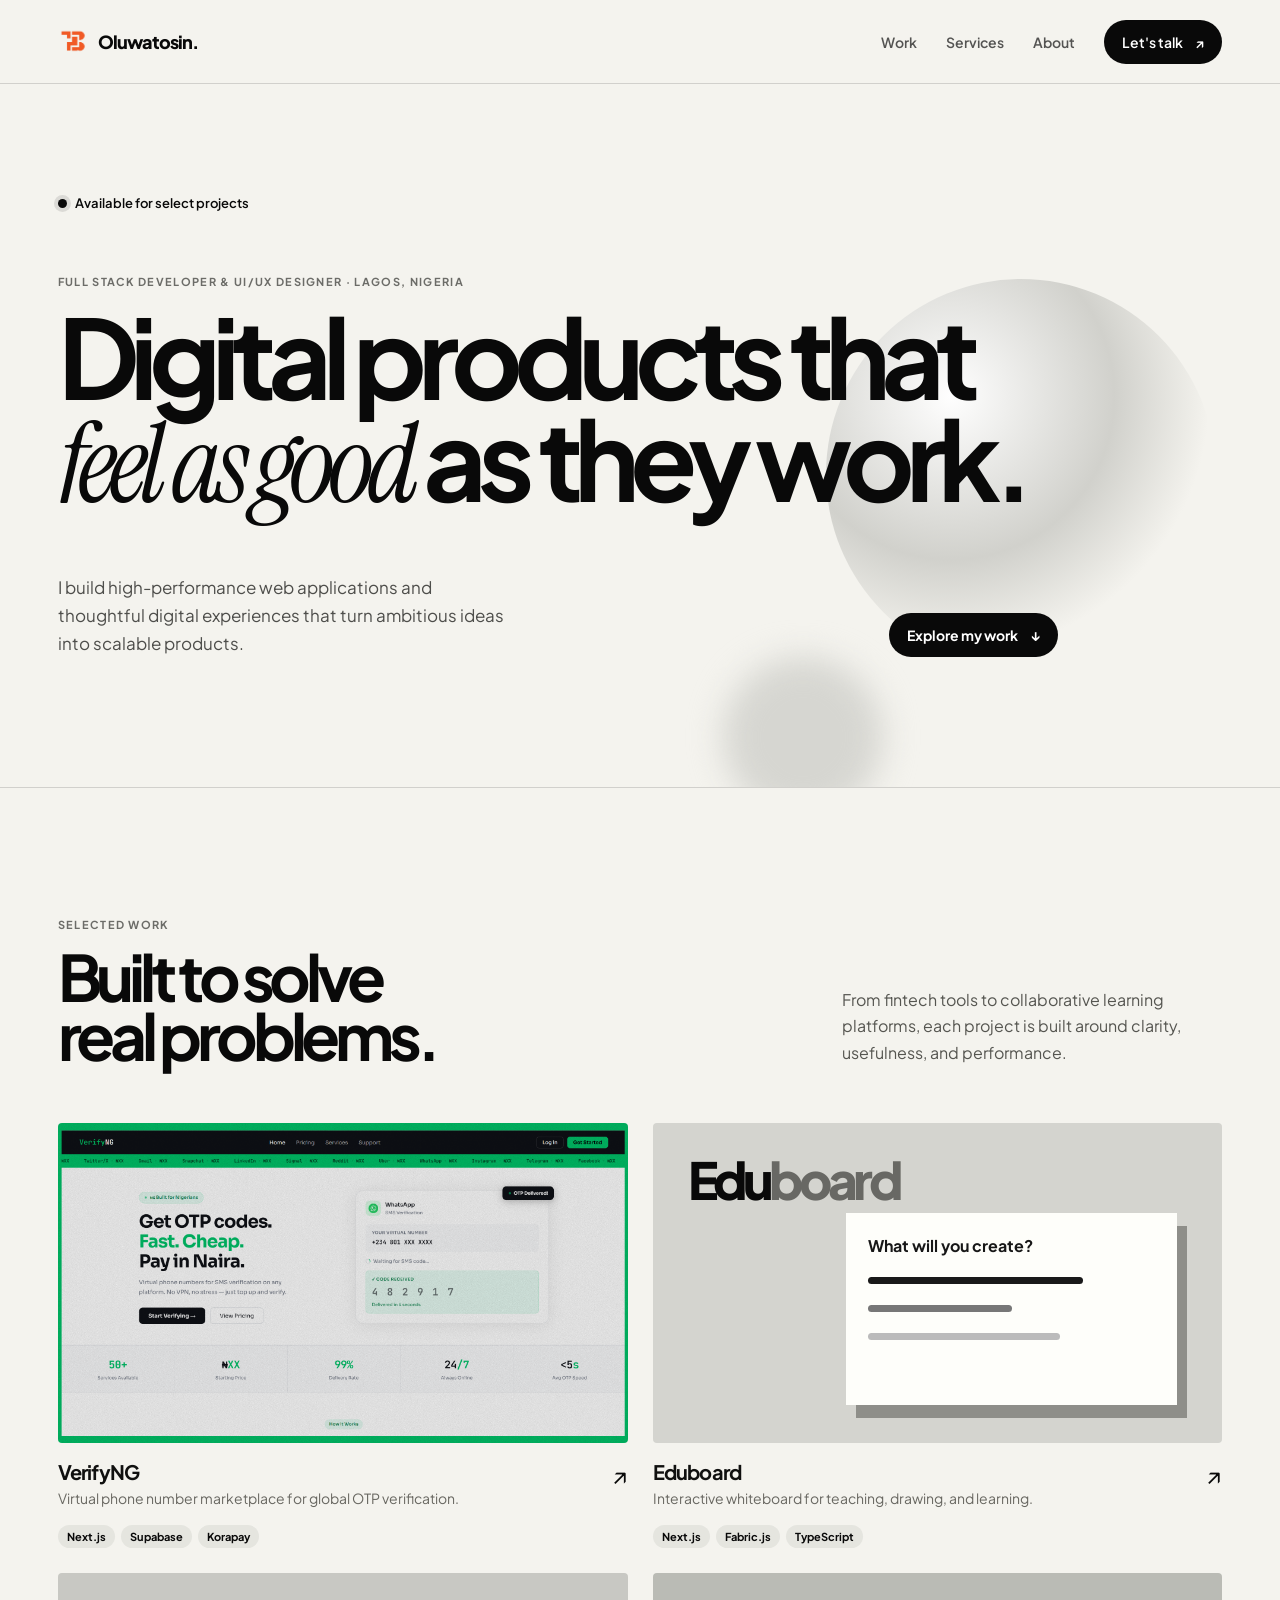
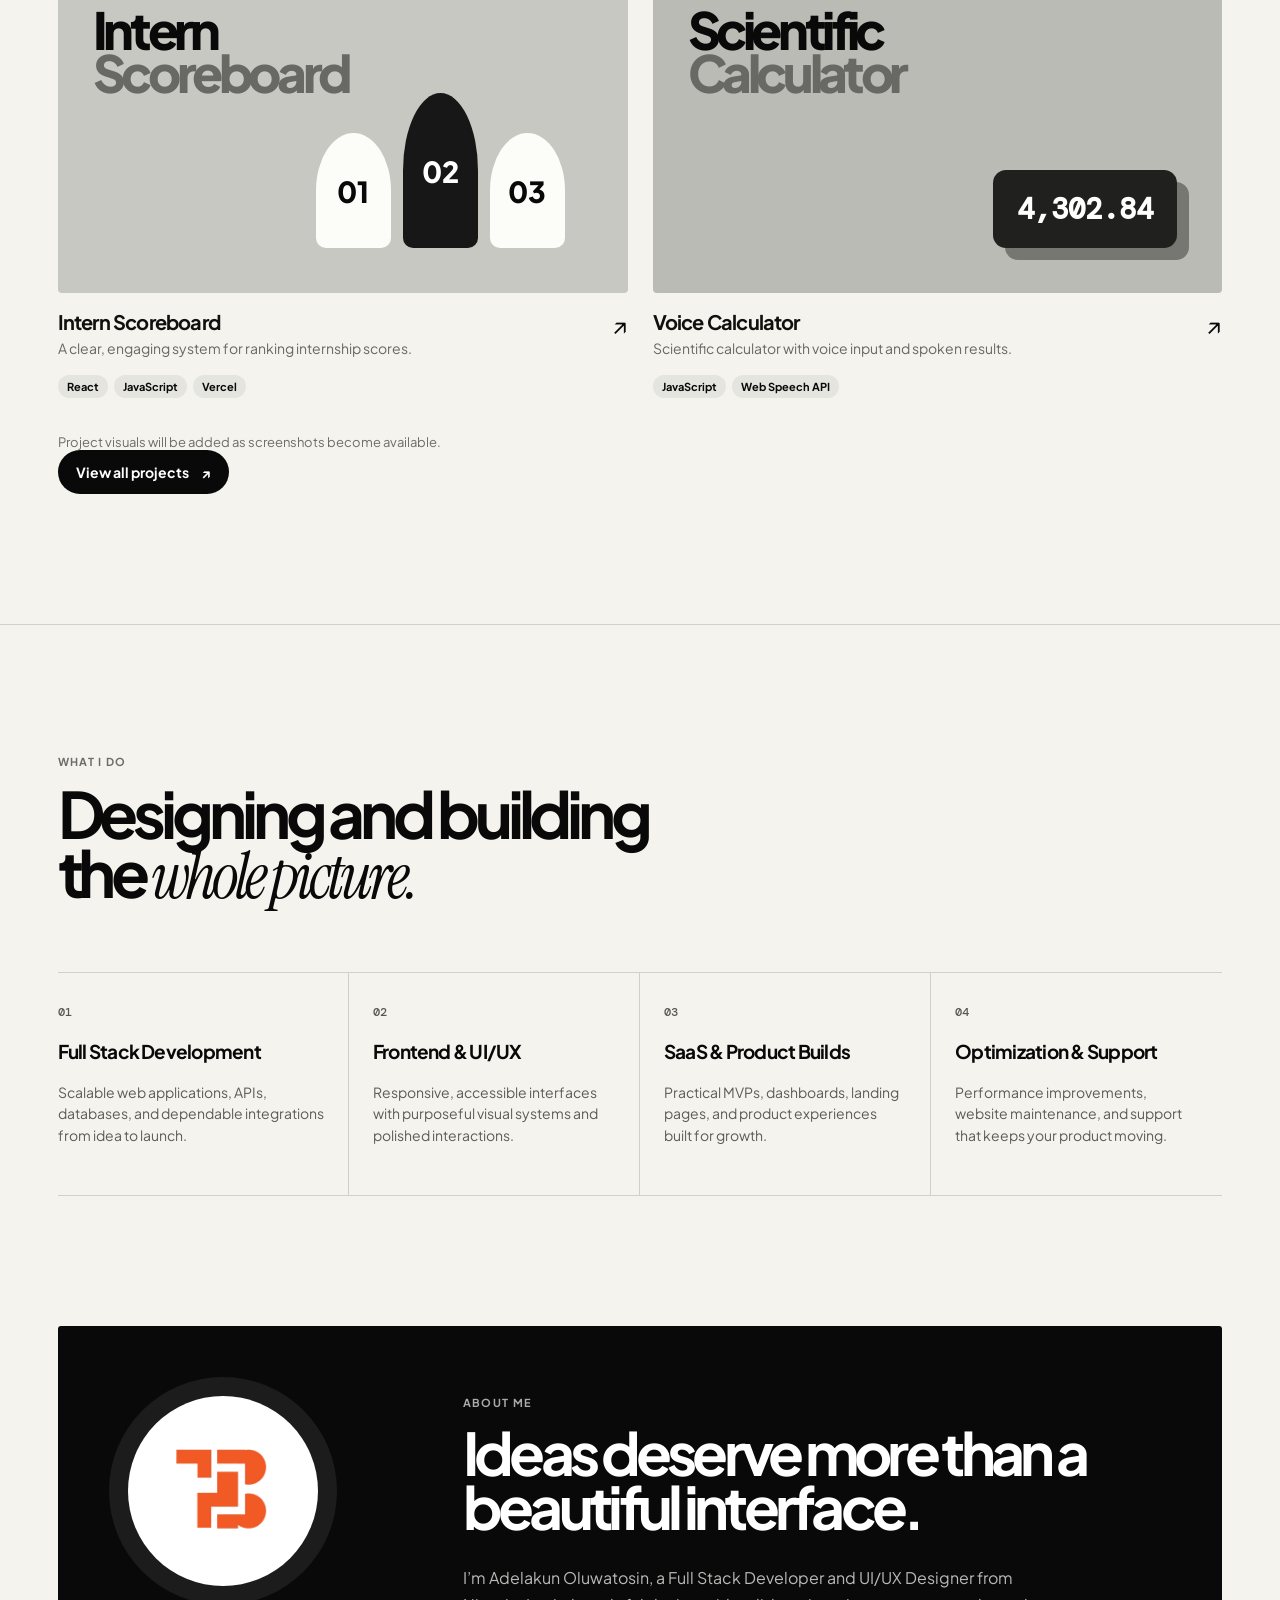
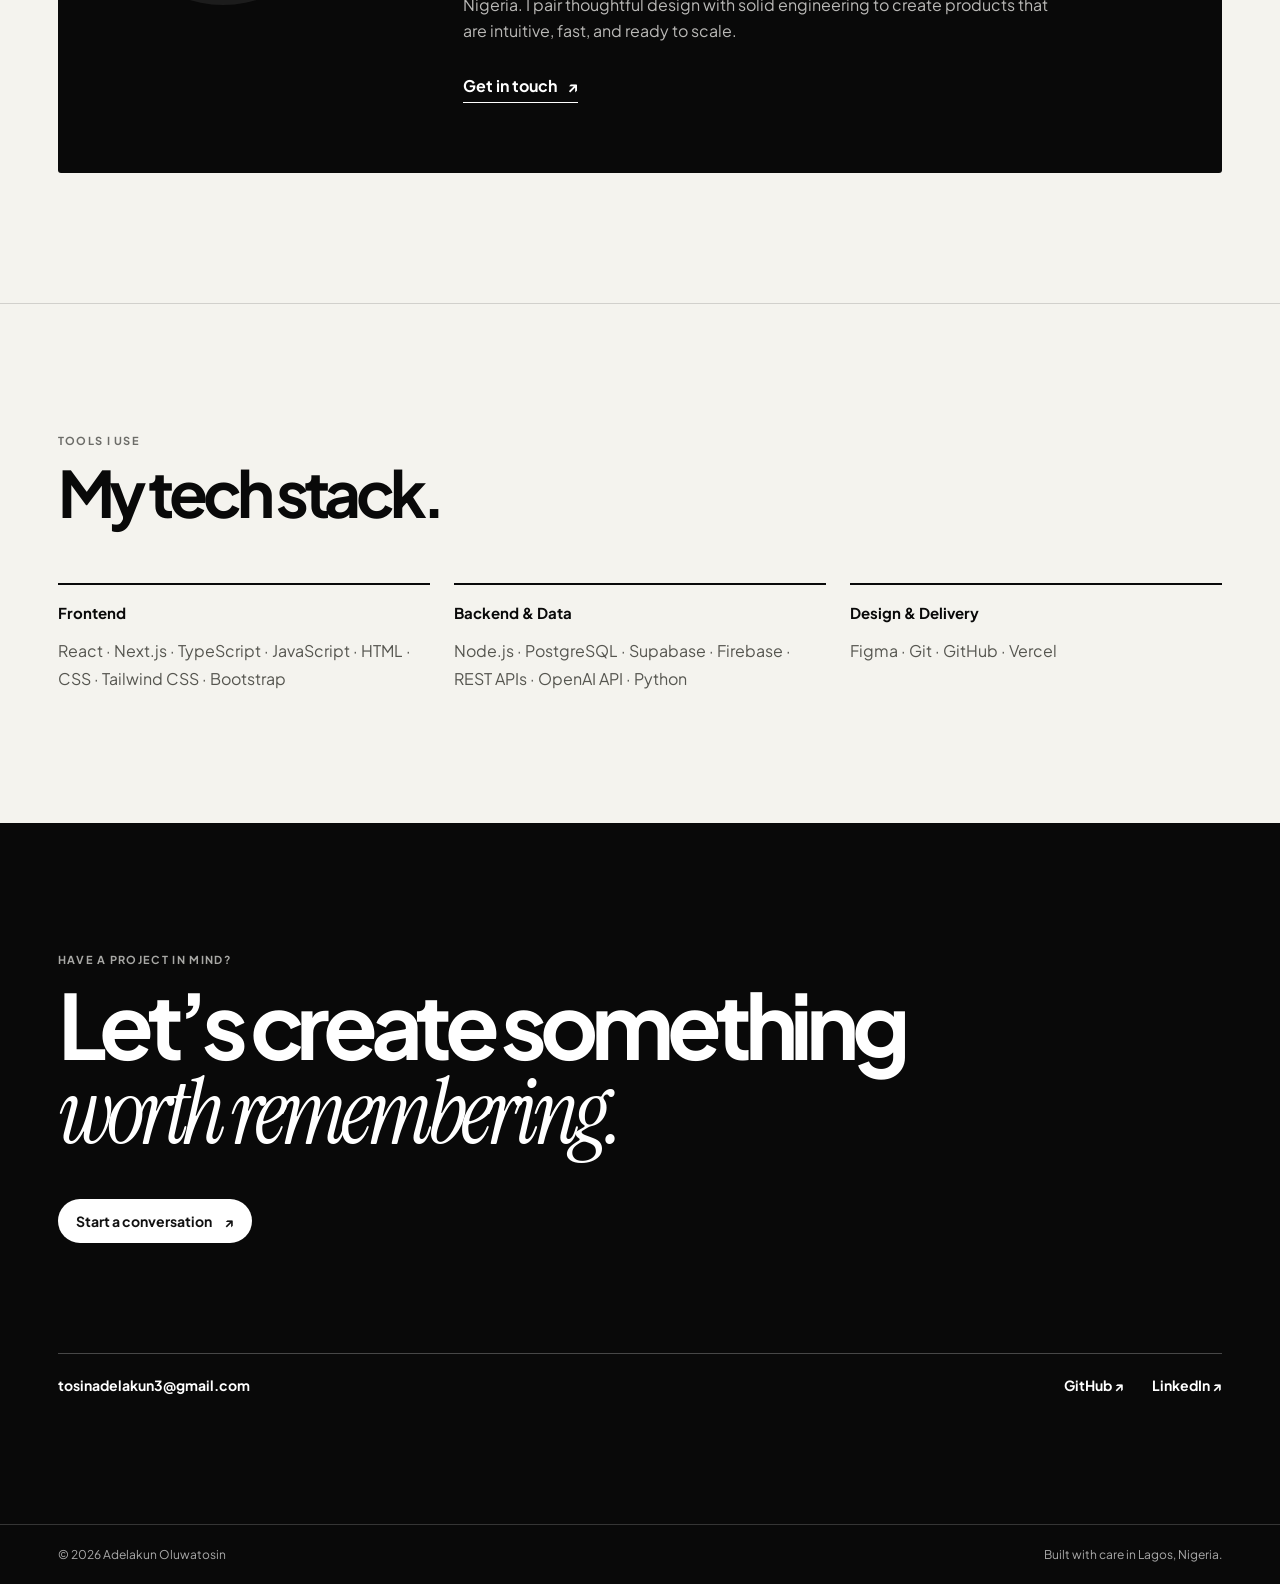
==== index.html @ a82d9d7c "Initial portfolio website" ====
<!doctype html>
<html lang="en">
  <head>
    <meta charset="UTF-8" />
    <meta name="viewport" content="width=device-width, initial-scale=1.0" />
    <meta name="description" content="Adelakun Oluwatosin is a Full Stack Developer and UI/UX Designer in Lagos, Nigeria." />
    <meta name="theme-color" content="#0a0a0a" />
    <title>Adelakun Oluwatosin — Full Stack Developer</title>
    <link rel="preconnect" href="https://fonts.googleapis.com" />
    <link rel="preconnect" href="https://fonts.gstatic.com" crossorigin />
    <link href="https://fonts.googleapis.com/css2?family=DM+Mono:wght@400;500&family=Instrument+Serif:ital@0;1&family=Plus+Jakarta+Sans:wght@400;500;600;700;800&display=swap" rel="stylesheet" />
    <link rel="stylesheet" href="styles.css" />
    <style>.project-info h3{color:#10100f}.project-info p{color:#686761}.project-visual{height:auto;aspect-ratio:16/9}.project-visual.project-screenshot{padding:0;background:#0a0a0a}.project-visual.project-screenshot img{display:block;width:100%;height:100%;object-fit:cover;object-position:center}</style>
  </head>
  <body>
    <a class="skip-link" href="#main">Skip to content</a>
    <header class="site-header">
      <a class="brand" href="#home" aria-label="Adelakun Oluwatosin home"><img src="assets/brand-mark.png" alt="TB monogram" style="filter: none" /><span>Oluwatosin.</span></a>
      <button class="menu-button" aria-expanded="false" aria-controls="site-nav" aria-label="Open navigation menu"><span></span><span></span><span></span></button>
      <nav id="site-nav" aria-label="Primary navigation"><a href="#work">Work</a><a href="#services">Services</a><a href="#about">About</a><a class="nav-cta" href="#contact">Let's talk <span aria-hidden="true">↗</span></a></nav>
    </header>

    <main id="main">
      <section class="hero section" id="home">
        <div class="availability"><span></span> Available for select projects</div>
        <p class="eyebrow">Full Stack Developer &amp; UI/UX Designer · Lagos, Nigeria</p>
        <h1>Digital products that<br /><em>feel as good</em> as they work.</h1>
        <div class="hero-bottom"><p>I build high-performance web applications and thoughtful digital experiences that turn ambitious ideas into scalable products.</p><a class="button" href="#work">Explore my work <span aria-hidden="true">↓</span></a></div>
        <div class="orb orb-one"></div><div class="orb orb-two"></div>
      </section>

      <section class="section projects" id="work" aria-labelledby="work-title">
        <div class="section-intro"><p class="eyebrow">Selected work</p><h2 id="work-title">Built to solve<br />real problems.</h2><p>From fintech tools to collaborative learning platforms, each project is built around clarity, usefulness, and performance.</p></div>
        <div class="project-grid">
          <a class="project featured verify" href="https://verifyng.vercel.app/" target="_blank" rel="noreferrer"><div class="project-visual project-screenshot"><img src="assets/projects/verifyng.png" alt="VerifyNG website homepage" loading="lazy" /></div><div class="project-info"><div><h3>VerifyNG</h3><p>Virtual phone number marketplace for global OTP verification.</p></div><span class="project-arrow">↗</span></div><ul><li>Next.js</li><li>Supabase</li><li>Korapay</li></ul></a>
          <a class="project eduboard" href="https://eduboard-navy.vercel.app/" target="_blank" rel="noreferrer"><div class="project-visual"><span class="screen-title">Edu<span>board</span></span><div class="board"><b>What will you create?</b><i></i><i></i><i></i></div></div><div class="project-info"><div><h3>Eduboard</h3><p>Interactive whiteboard for teaching, drawing, and learning.</p></div><span class="project-arrow">↗</span></div><ul><li>Next.js</li><li>Fabric.js</li><li>TypeScript</li></ul></a>
          <a class="project scoreboard" href="https://intern-scoreboard-eight.vercel.app/" target="_blank" rel="noreferrer"><div class="project-visual"><span class="screen-title">Intern<br /><span>Scoreboard</span></span><div class="ranking"><b>01</b><b>02</b><b>03</b></div></div><div class="project-info"><div><h3>Intern Scoreboard</h3><p>A clear, engaging system for ranking internship scores.</p></div><span class="project-arrow">↗</span></div><ul><li>React</li><li>JavaScript</li><li>Vercel</li></ul></a>
          <a class="project calculator" href="https://scientific-calculator-with-voice-ov.vercel.app/" target="_blank" rel="noreferrer"><div class="project-visual"><span class="screen-title">Scientific<br /><span>Calculator</span></span><div class="calc-display">4,302.84</div></div><div class="project-info"><div><h3>Voice Calculator</h3><p>Scientific calculator with voice input and spoken results.</p></div><span class="project-arrow">↗</span></div><ul><li>JavaScript</li><li>Web Speech API</li></ul></a>
        </div>
        <p class="project-note">Project visuals will be added as screenshots become available.</p>
        <a class="button" href="projects.html">View all projects <span aria-hidden="true">↗</span></a>
      </section>

      <section class="section services" id="services" aria-labelledby="services-title"><p class="eyebrow">What I do</p><h2 id="services-title">Designing and building<br />the <em>whole picture.</em></h2><div class="services-grid"><article><span>01</span><h3>Full Stack Development</h3><p>Scalable web applications, APIs, databases, and dependable integrations from idea to launch.</p></article><article><span>02</span><h3>Frontend &amp; UI/UX</h3><p>Responsive, accessible interfaces with purposeful visual systems and polished interactions.</p></article><article><span>03</span><h3>SaaS &amp; Product Builds</h3><p>Practical MVPs, dashboards, landing pages, and product experiences built for growth.</p></article><article><span>04</span><h3>Optimization &amp; Support</h3><p>Performance improvements, website maintenance, and support that keeps your product moving.</p></article></div></section>

      <section class="section about" id="about"><div class="about-card"><div class="logo-disk"><img src="assets/brand-mark.png" alt="" style="filter: none" /></div><div><p class="eyebrow">About me</p><h2>Ideas deserve more than a beautiful interface.</h2><p>I’m Adelakun Oluwatosin, a Full Stack Developer and UI/UX Designer from Nigeria. I pair thoughtful design with solid engineering to create products that are intuitive, fast, and ready to scale.</p><a href="mailto:tosinadelakun3@gmail.com">Get in touch <span aria-hidden="true">↗</span></a></div></div></section>

      <section class="section stack" aria-labelledby="stack-title"><p class="eyebrow">Tools I use</p><h2 id="stack-title">My tech stack.</h2><div class="stack-groups"><div><h3>Frontend</h3><p>React · Next.js · TypeScript · JavaScript · HTML · CSS · Tailwind CSS · Bootstrap</p></div><div><h3>Backend &amp; Data</h3><p>Node.js · PostgreSQL · Supabase · Firebase · REST APIs · OpenAI API · Python</p></div><div><h3>Design &amp; Delivery</h3><p>Figma · Git · GitHub · Vercel</p></div></div></section>

      <section class="section contact" id="contact"><p class="eyebrow">Have a project in mind?</p><h2>Let’s create something<br /><em>worth remembering.</em></h2><a class="button button-light" href="mailto:tosinadelakun3@gmail.com">Start a conversation <span aria-hidden="true">↗</span></a><div class="contact-links"><a href="mailto:tosinadelakun3@gmail.com">tosinadelakun3@gmail.com</a><a href="https://github.com/Tosin-001" target="_blank" rel="noreferrer">GitHub ↗</a><a href="https://www.linkedin.com/in/oluwatosin-adelakun-62b074242/" target="_blank" rel="noreferrer">LinkedIn ↗</a></div></section>
    </main>
    <footer><span>© <span id="year"></span> Adelakun Oluwatosin</span><span>Built with care in Lagos, Nigeria.</span></footer>
    <script src="script.js"></script>
  </body>
</html>
---- styles.css ----
:root{--ink:#090909;--paper:#f4f3ee;--soft:#e9e9e5;--muted:#6c6c68;--line:rgba(9,9,9,.15);--sans:"Plus Jakarta Sans",Arial,sans-serif;--display:"Plus Jakarta Sans",Arial,sans-serif;--serif:"Instrument Serif",Georgia,serif;--mono:"DM Mono",monospace}*{box-sizing:border-box}html{scroll-behavior:smooth}body{margin:0;background:var(--paper);color:var(--ink);font-family:var(--sans);font-size:16px}body.menu-open{overflow:hidden}a{color:inherit;text-decoration:none}.skip-link{position:absolute;left:12px;top:-100px;background:var(--ink);color:#fff;padding:10px;z-index:20}.skip-link:focus{top:12px}.site-header{height:84px;display:flex;align-items:center;justify-content:space-between;max-width:1440px;margin:auto;padding:0 4.5vw;border-bottom:1px solid var(--line)}.brand{display:flex;align-items:center;font:800 18px var(--display);letter-spacing:-1px}.brand img{width:31px;height:31px;object-fit:contain;margin-right:9px;filter:grayscale(1) brightness(0)}.site-header nav{display:flex;align-items:center;gap:29px;font-size:14px;font-weight:600}.site-header nav>a:not(.nav-cta){opacity:.68;transition:opacity .2s}.site-header nav>a:hover{opacity:1}.nav-cta,.button{display:inline-flex;align-items:center;gap:12px;background:var(--ink);color:#fff;padding:13px 18px;border-radius:100px}.nav-cta{font-size:14px}.menu-button{display:none;place-content:center;gap:5px;width:46px;height:46px;border:1px solid var(--ink);border-radius:50%;background:transparent;cursor:pointer}.menu-button span{display:block;width:17px;height:1.5px;background:var(--ink);transition:transform .3s ease,opacity .2s}.menu-button[aria-expanded="true"] span:first-child{transform:translateY(6.5px) rotate(45deg)}.menu-button[aria-expanded="true"] span:nth-child(2){opacity:0}.menu-button[aria-expanded="true"] span:last-child{transform:translateY(-6.5px) rotate(-45deg)}.section{padding:130px 4.5vw;max-width:1440px;margin:auto}.hero{position:relative;min-height:700px;overflow:hidden;padding-top:111px;border-bottom:1px solid var(--line)}.availability{display:flex;align-items:center;gap:8px;font-size:13px;font-weight:600}.availability span{display:block;width:9px;height:9px;background:var(--ink);border-radius:50%;box-shadow:0 0 0 4px rgba(9,9,9,.1)}.eyebrow{margin:0 0 16px;text-transform:uppercase;letter-spacing:.12em;font-size:11px;font-weight:700;color:var(--muted)}.hero .eyebrow{margin-top:64px}.hero h1,.section h2{font-family:var(--display);letter-spacing:-.08em;line-height:.93;margin:0}.hero h1{position:relative;z-index:1;font-size:clamp(54px,8.6vw,132px);max-width:1120px}.hero h1 em,.section h2 em{font-family:var(--serif);font-weight:400;letter-spacing:-.065em}.hero-bottom{position:relative;z-index:1;display:flex;justify-content:space-between;align-items:end;gap:30px;margin-top:56px;max-width:1000px}.hero-bottom p{max-width:450px;margin:0;color:#4e4e4b;line-height:1.65;font-size:17px}.button{font-size:14px;font-weight:700;white-space:nowrap;transition:transform .25s,background .25s,color .25s}.button:hover{transform:translateY(-3px);background:#fff;color:var(--ink);box-shadow:inset 0 0 0 1px var(--ink)}.orb{position:absolute;border-radius:50%;pointer-events:none}.orb-one{width:390px;height:390px;right:5%;top:195px;background:radial-gradient(circle at 32% 30%,#fff,#cfcfca 43%,transparent 68%);opacity:.95}.orb-two{width:160px;height:160px;right:31%;bottom:-30px;background:#d6d6d1;filter:blur(16px)}.section-intro{display:grid;grid-template-columns:1fr 1fr;align-items:end;margin-bottom:57px}.section-intro .eyebrow{grid-column:1/-1}.section h2{font-size:clamp(43px,5vw,75px)}.section-intro>p:last-child{max-width:380px;justify-self:end;margin:0;color:#555550;line-height:1.65}.project-grid{display:grid;grid-template-columns:repeat(2,minmax(0,1fr));gap:25px}.project{min-width:0}.project-visual{height:360px;position:relative;overflow:hidden;padding:35px;background:#deded9;border-radius:4px;transition:transform .4s cubic-bezier(.2,.8,.2,1),box-shadow .4s}.project:hover .project-visual{transform:translateY(-6px);box-shadow:0 16px 40px rgba(0,0,0,.1)}.screen-title{position:relative;z-index:1;display:block;font:800 clamp(31px,4vw,54px)/.84 var(--display);letter-spacing:-.085em}.screen-title span{color:#686864}.verify .project-visual{background:linear-gradient(140deg,#070707,#30302e)}.verify .screen-title{color:#fff}.phone-card{position:absolute;width:212px;right:9%;bottom:30px;padding:16px;border-radius:16px;background:rgba(255,255,255,.96);box-shadow:0 15px 50px #0006;display:grid;gap:5px}.phone-card i{width:28px;height:28px;background:#111;border-radius:8px}.phone-card small{color:#777}.eduboard .project-visual{background:#d4d4cf}.board{position:absolute;right:8%;bottom:12%;width:58%;height:60%;background:#fefefa;box-shadow:10px 13px 0 #8e8e89;padding:22px;color:#171717}.board i{display:block;width:75%;height:7px;border-radius:10px;background:#191919;margin-top:21px}.board i:nth-of-type(2){width:50%;background:#777}.board i:nth-of-type(3){width:67%;background:#bbb}.scoreboard .project-visual{background:#c8c8c3}.ranking{position:absolute;display:flex;gap:12px;right:11%;bottom:45px;align-items:end}.ranking b{display:grid;place-items:center;width:75px;height:115px;background:#fcfcf9;border-radius:50% 50% 10px 10px;font:800 29px var(--display)}.ranking b:nth-child(2){height:155px;background:#171717;color:#fff}.calculator .project-visual{background:#babbb5}.calc-display{position:absolute;right:8%;bottom:14%;padding:20px 24px;background:#20201e;border-radius:13px;color:#fff;font:700 29px var(--mono);box-shadow:12px 12px 0 #777772}.fullname .project-visual{background:#deded9}.name-pill{position:absolute;right:8%;bottom:25%;padding:18px 26px;border:1px solid #000;border-radius:100px;font:800 24px var(--display);background:#fff}.in-progress .project-visual{background:#c4c4be}.status{position:absolute;right:10%;bottom:15%;background:var(--ink);color:#fff;padding:13px 17px;border-radius:100px;font-size:13px;font-weight:700}.project-info{display:flex;justify-content:space-between;gap:15px;margin-top:16px}.project h3{margin:0 0 4px;font:700 20px var(--display);letter-spacing:-.04em}.project-info p{margin:0;color:#5d5a55;font-size:14px;line-height:1.45}.project-arrow{font-size:24px}.project ul{list-style:none;padding:0;margin:16px 0 0;display:flex;flex-wrap:wrap;gap:6px}.project li{padding:5px 9px;background:#e5e5df;border-radius:100px;font-size:11px;font-weight:700}.project-note{font-size:13px;color:#6e6c66;margin:36px 0 0}.services{border-top:1px solid var(--line)}.services>h2{max-width:800px}.services-grid{display:grid;grid-template-columns:repeat(4,1fr);gap:0;margin-top:65px;border-top:1px solid var(--line);border-bottom:1px solid var(--line)}.services-grid article{padding:26px 24px 34px;border-right:1px solid var(--line)}.services-grid article:first-child{padding-left:0}.services-grid article:last-child{border:0}.services-grid span{font:500 12px var(--mono);color:#575752}.services-grid h3{font:700 19px var(--display);letter-spacing:-.04em}.services-grid p{font-size:14px;line-height:1.55;color:#5e5b55}.about{padding-top:0}.about-card{background:var(--ink);color:#fff;padding:70px;display:grid;grid-template-columns:220px 1fr;gap:9vw;align-items:start;border-radius:3px}.logo-disk{width:190px;height:190px;display:grid;place-items:center;border-radius:50%;background:#fff;box-shadow:0 0 0 19px rgba(255,255,255,.08)}.logo-disk img{width:122px;height:122px;object-fit:contain;filter:grayscale(1) brightness(0)}.about .eyebrow{color:#aaa}.about h2{font-size:clamp(38px,4.6vw,65px);max-width:730px}.about-card p:not(.eyebrow){max-width:600px;color:#bab9b7;line-height:1.65;margin:31px 0}.about-card a{display:inline-flex;gap:10px;padding-bottom:6px;border-bottom:1px solid #fff;font-weight:700}.stack{border-top:1px solid var(--line)}.stack h2{margin-bottom:60px}.stack-groups{display:grid;grid-template-columns:repeat(3,1fr);gap:24px}.stack-groups>div{padding-top:18px;border-top:2px solid var(--ink)}.stack-groups h3{font:700 15px var(--sans);margin:0 0 15px}.stack-groups p{margin:0;color:#565650;line-height:1.75}.contact{max-width:none;background:var(--ink);color:#fff}.contact .eyebrow{color:#a8a8a5}.contact h2{max-width:900px;font-size:clamp(49px,7vw,100px)}.button-light{background:#fff;color:#111;margin-top:44px}.button-light:hover{background:#b7b7b2;color:#111;box-shadow:none}.contact-links{margin-top:110px;display:flex;gap:28px;border-top:1px solid rgba(255,255,255,.25);padding-top:22px;font-size:14px;font-weight:700}.contact-links a{transition:opacity .2s}.contact-links a:hover{opacity:.6}.contact-links a:first-child{margin-right:auto}footer{background:var(--ink);color:#aaa;max-width:none;margin:auto;padding:22px 4.5vw;display:flex;justify-content:space-between;font-size:12px;border-top:1px solid rgba(255,255,255,.18)}.has-motion .reveal{opacity:0;transform:translateY(28px);transition:opacity .7s ease,transform .7s cubic-bezier(.2,.8,.2,1)}.has-motion .reveal.is-visible{opacity:1;transform:none}@media (max-width:900px){.site-header{height:72px}.menu-button{display:grid;z-index:6}.site-header nav{display:flex;visibility:hidden;opacity:0;transform:translateY(-12px);pointer-events:none;position:fixed;inset:72px 0 auto;background:var(--paper);padding:32px 5vw 40px;z-index:5;border-bottom:1px solid var(--line);flex-direction:column;align-items:flex-start;gap:24px;font-size:22px;transition:opacity .25s,transform .25s,visibility .25s}.site-header nav.open{visibility:visible;opacity:1;transform:none;pointer-events:auto}.site-header nav .nav-cta{font-size:15px}.section{padding:92px 5vw}.hero{min-height:660px;padding-top:63px}.hero .eyebrow{margin-top:48px}.hero h1{font-size:clamp(48px,13.5vw,76px)}.hero-bottom{align-items:start;flex-direction:column;margin-top:38px}.orb-one{width:280px;height:280px;right:-25%;top:275px}.section-intro{display:block;margin-bottom:37px}.section-intro>p:last-child{margin-top:23px}.project-grid{grid-template-columns:1fr;gap:42px}.project-visual{height:330px}.services-grid{grid-template-columns:1fr 1fr}.services-grid article{padding:23px 14px;border-bottom:1px solid var(--line)}.services-grid article:nth-child(2){border-right:0}.services-grid article:first-child{padding-left:0}.about-card{padding:46px 34px;grid-template-columns:1fr;gap:45px}.stack-groups{grid-template-columns:1fr;gap:33px}.contact-links{margin-top:75px;display:grid;gap:15px}.contact-links a:first-child{margin:0}footer{padding:22px 5vw}}@media (max-width:480px){.site-header{padding:0 5vw}.brand img{width:28px;height:28px}.section{padding:74px 5vw}.hero{min-height:620px}.hero h1{font-size:clamp(46px,14vw,63px);letter-spacing:-.09em}.hero-bottom p{font-size:15px}.project-visual{height:275px;padding:25px}.phone-card{width:175px;right:7%;bottom:22px}.board{width:62%;height:62%;padding:15px}.ranking{transform:scale(.78);transform-origin:bottom right}.calc-display{font-size:21px;padding:16px}.name-pill{font-size:18px;padding:15px}.services-grid{grid-template-columns:1fr}.services-grid article,.services-grid article:nth-child(2){border-right:0;padding:23px 0}.about-card{padding:36px 25px}.logo-disk{width:125px;height:125px}.logo-disk img{width:80px;height:80px}.contact h2{font-size:clamp(45px,13vw,62px)}footer{display:block;line-height:2}}@media (prefers-reduced-motion:reduce){html{scroll-behavior:auto}.has-motion .reveal,.project-visual,.button,.menu-button span,.site-header nav{transition:none}.has-motion .reveal{opacity:1;transform:none}}
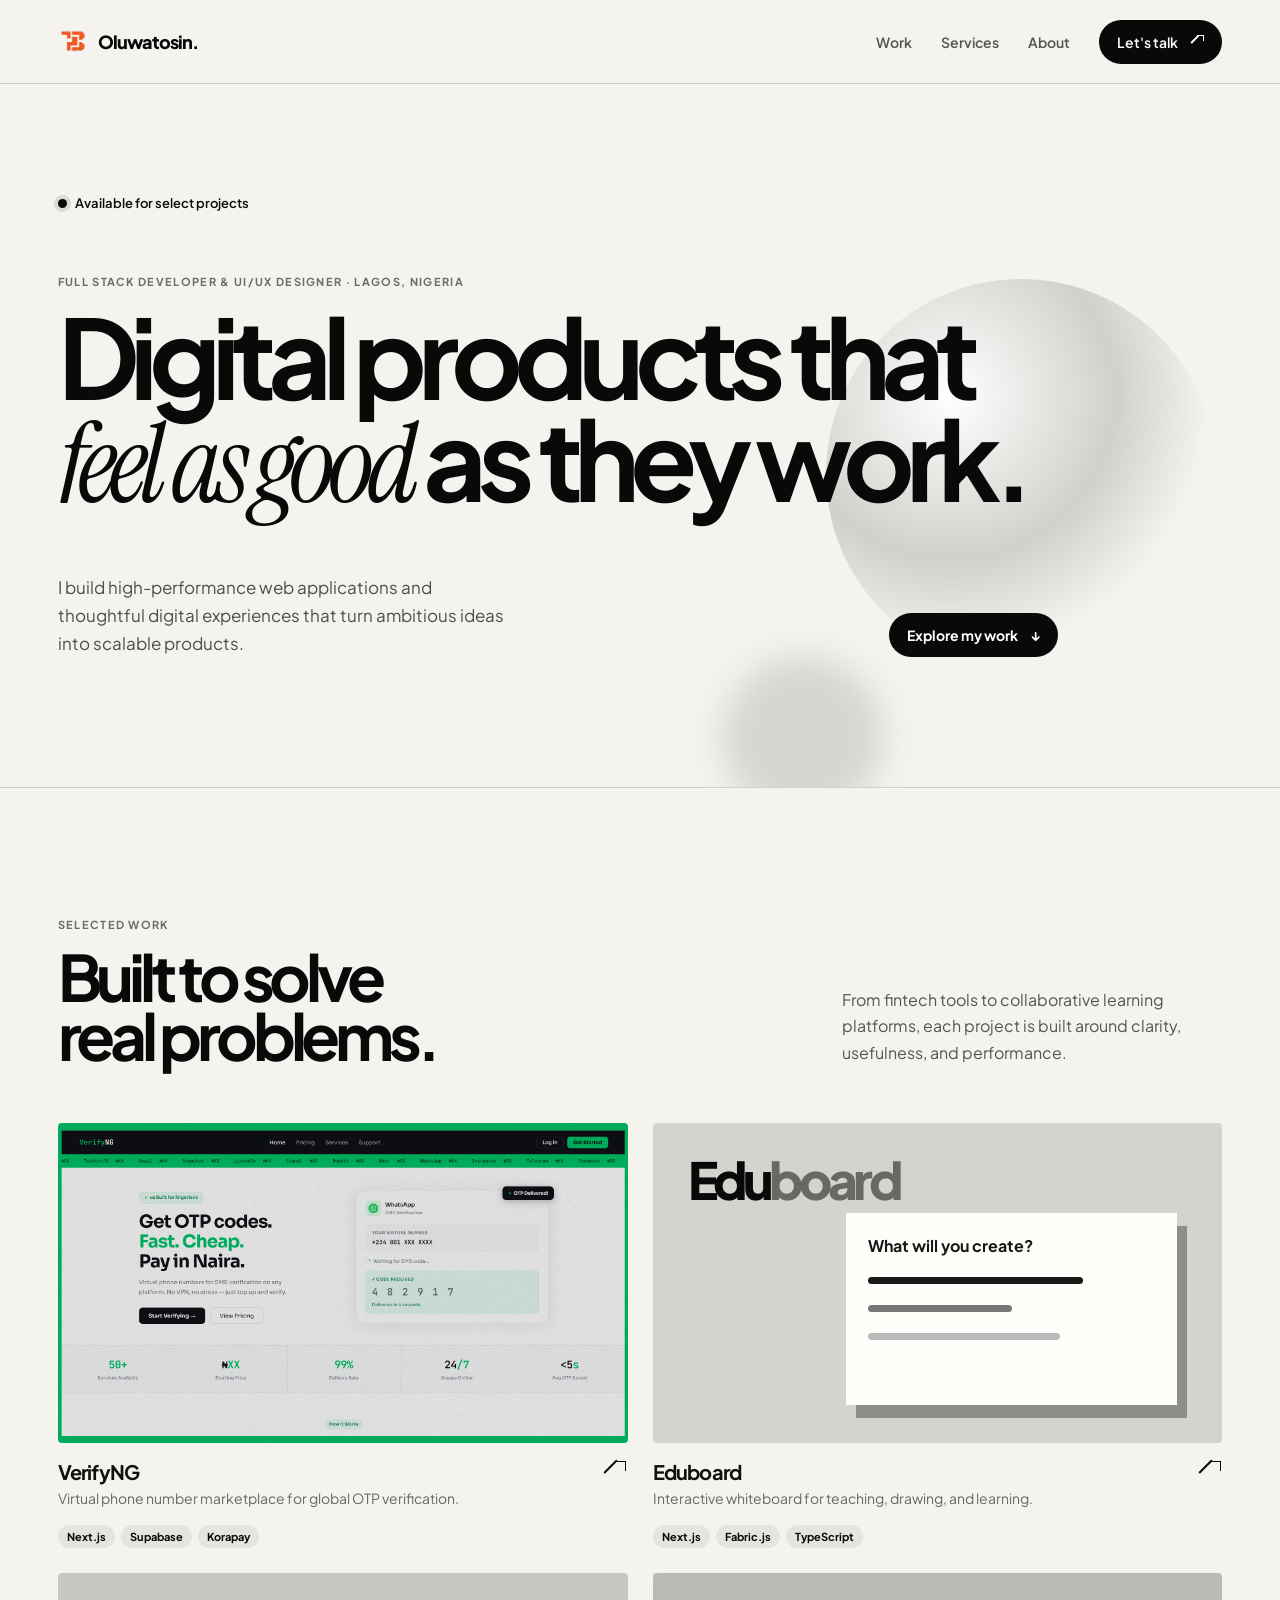
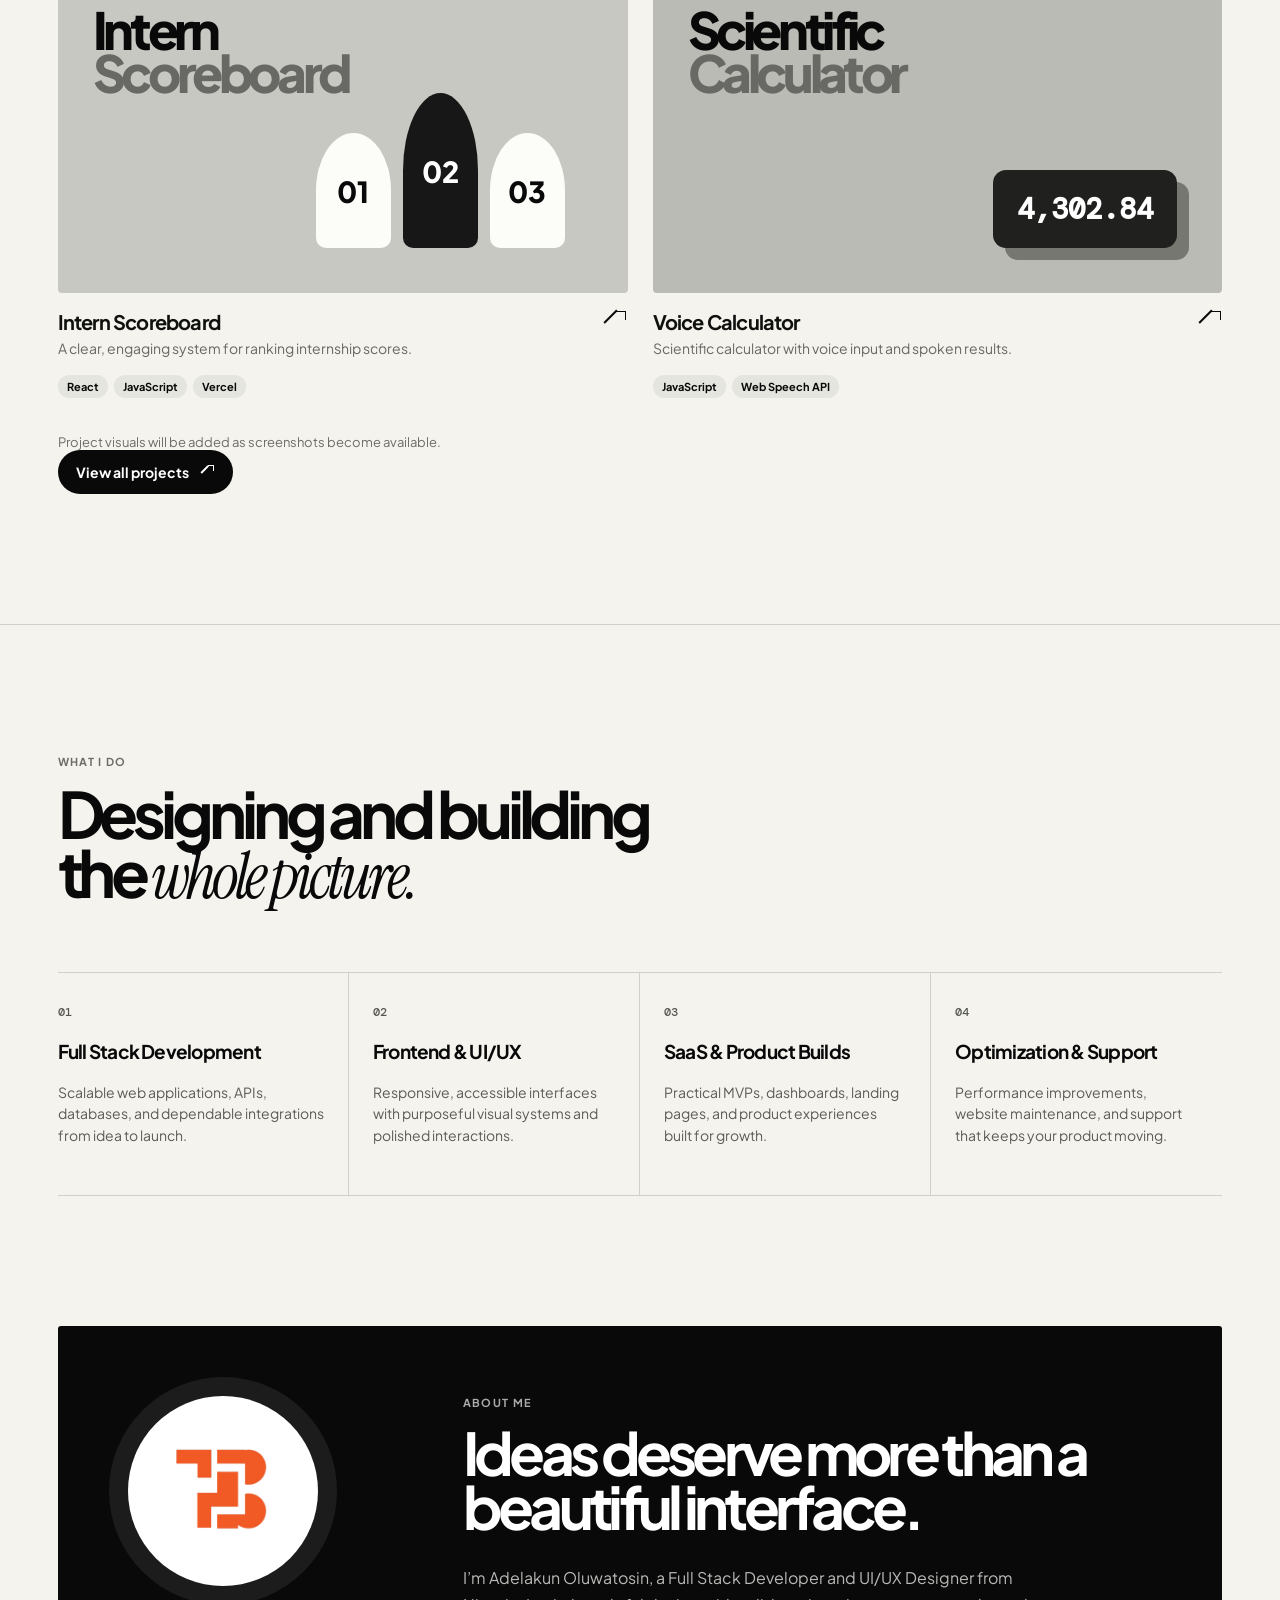
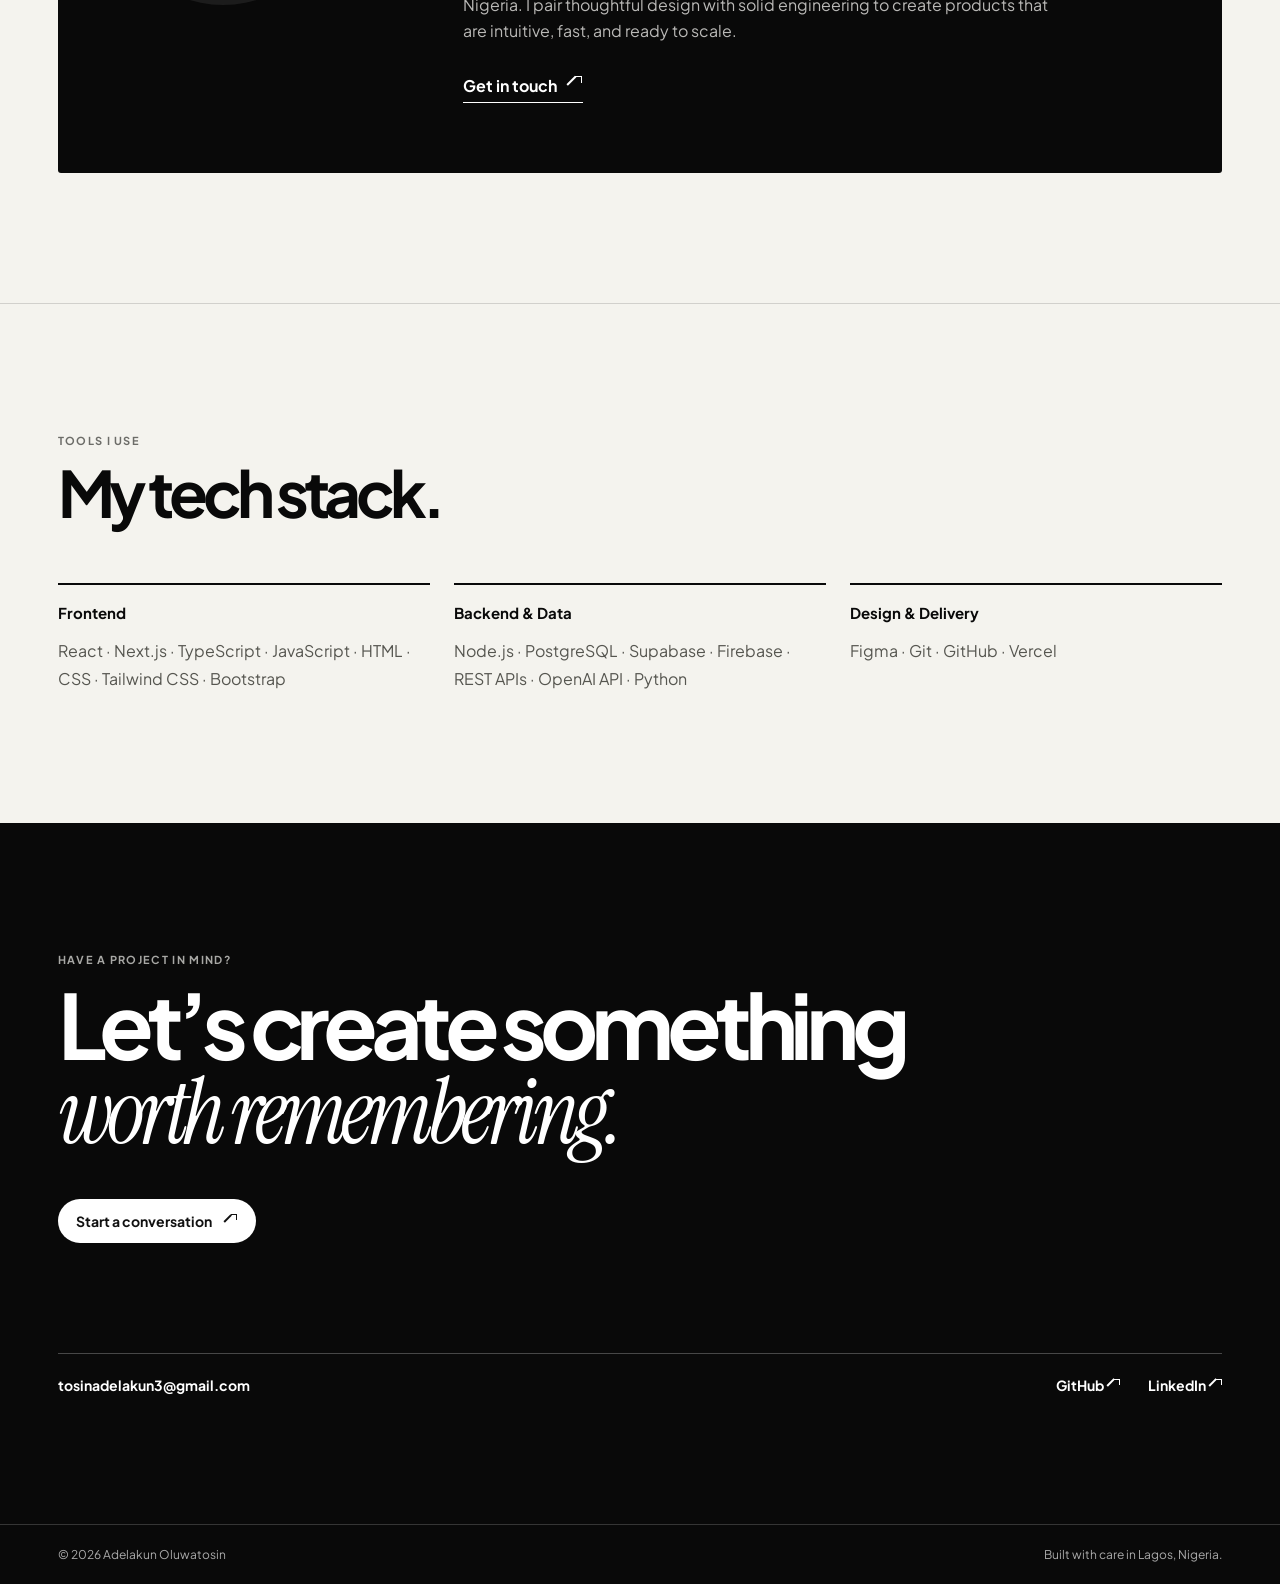
==== commit 08b4a1e8: "Use consistent arrow icons on all devices" ====
--- a/index.html
+++ b/index.html
@@ -10,14 +10,14 @@
     <link rel="preconnect" href="https://fonts.gstatic.com" crossorigin />
     <link href="https://fonts.googleapis.com/css2?family=DM+Mono:wght@400;500&family=Instrument+Serif:ital@0;1&family=Plus+Jakarta+Sans:wght@400;500;600;700;800&display=swap" rel="stylesheet" />
     <link rel="stylesheet" href="styles.css" />
-    <style>.project-info h3{color:#10100f}.project-info p{color:#686761}.project-visual{height:auto;aspect-ratio:16/9}.project-visual.project-screenshot{padding:0;background:#0a0a0a}.project-visual.project-screenshot img{display:block;width:100%;height:100%;object-fit:cover;object-position:center}</style>
+    <style>.project-info h3{color:#10100f}.project-info p{color:#686761}.project-visual{height:auto;aspect-ratio:16/9}.project-visual.project-screenshot{padding:0;background:#0a0a0a}.project-visual.project-screenshot img{display:block;width:100%;height:100%;object-fit:cover;object-position:center}.arrow-icon,.project-arrow{display:inline-block;position:relative;width:1em;height:1em;flex:0 0 1em;vertical-align:-.12em;color:currentColor}.arrow-icon:before,.project-arrow:before{content:"";position:absolute;top:52%;left:4%;width:74%;height:1.5px;background:currentColor;transform:rotate(-45deg);transform-origin:left center}.arrow-icon:after,.project-arrow:after{content:"";position:absolute;right:6%;top:5%;width:37%;height:37%;border-top:1.5px solid currentColor;border-right:1.5px solid currentColor}</style>
   </head>
   <body>
     <a class="skip-link" href="#main">Skip to content</a>
     <header class="site-header">
       <a class="brand" href="#home" aria-label="Adelakun Oluwatosin home"><img src="assets/brand-mark.png" alt="TB monogram" style="filter: none" /><span>Oluwatosin.</span></a>
       <button class="menu-button" aria-expanded="false" aria-controls="site-nav" aria-label="Open navigation menu"><span></span><span></span><span></span></button>
-      <nav id="site-nav" aria-label="Primary navigation"><a href="#work">Work</a><a href="#services">Services</a><a href="#about">About</a><a class="nav-cta" href="#contact">Let's talk <span aria-hidden="true">↗</span></a></nav>
+      <nav id="site-nav" aria-label="Primary navigation"><a href="#work">Work</a><a href="#services">Services</a><a href="#about">About</a><a class="nav-cta" href="#contact">Let's talk <span class="arrow-icon" aria-hidden="true"></span></a></nav>
     </header>
 
     <main id="main">
@@ -32,22 +32,22 @@
       <section class="section projects" id="work" aria-labelledby="work-title">
         <div class="section-intro"><p class="eyebrow">Selected work</p><h2 id="work-title">Built to solve<br />real problems.</h2><p>From fintech tools to collaborative learning platforms, each project is built around clarity, usefulness, and performance.</p></div>
         <div class="project-grid">
-          <a class="project featured verify" href="https://verifyng.vercel.app/" target="_blank" rel="noreferrer"><div class="project-visual project-screenshot"><img src="assets/projects/verifyng.png" alt="VerifyNG website homepage" loading="lazy" /></div><div class="project-info"><div><h3>VerifyNG</h3><p>Virtual phone number marketplace for global OTP verification.</p></div><span class="project-arrow">↗</span></div><ul><li>Next.js</li><li>Supabase</li><li>Korapay</li></ul></a>
-          <a class="project eduboard" href="https://eduboard-navy.vercel.app/" target="_blank" rel="noreferrer"><div class="project-visual"><span class="screen-title">Edu<span>board</span></span><div class="board"><b>What will you create?</b><i></i><i></i><i></i></div></div><div class="project-info"><div><h3>Eduboard</h3><p>Interactive whiteboard for teaching, drawing, and learning.</p></div><span class="project-arrow">↗</span></div><ul><li>Next.js</li><li>Fabric.js</li><li>TypeScript</li></ul></a>
-          <a class="project scoreboard" href="https://intern-scoreboard-eight.vercel.app/" target="_blank" rel="noreferrer"><div class="project-visual"><span class="screen-title">Intern<br /><span>Scoreboard</span></span><div class="ranking"><b>01</b><b>02</b><b>03</b></div></div><div class="project-info"><div><h3>Intern Scoreboard</h3><p>A clear, engaging system for ranking internship scores.</p></div><span class="project-arrow">↗</span></div><ul><li>React</li><li>JavaScript</li><li>Vercel</li></ul></a>
-          <a class="project calculator" href="https://scientific-calculator-with-voice-ov.vercel.app/" target="_blank" rel="noreferrer"><div class="project-visual"><span class="screen-title">Scientific<br /><span>Calculator</span></span><div class="calc-display">4,302.84</div></div><div class="project-info"><div><h3>Voice Calculator</h3><p>Scientific calculator with voice input and spoken results.</p></div><span class="project-arrow">↗</span></div><ul><li>JavaScript</li><li>Web Speech API</li></ul></a>
+          <a class="project featured verify" href="https://verifyng.vercel.app/" target="_blank" rel="noreferrer"><div class="project-visual project-screenshot"><img src="assets/projects/verifyng.png" alt="VerifyNG website homepage" loading="lazy" /></div><div class="project-info"><div><h3>VerifyNG</h3><p>Virtual phone number marketplace for global OTP verification.</p></div><span class="project-arrow" aria-hidden="true"></span></div><ul><li>Next.js</li><li>Supabase</li><li>Korapay</li></ul></a>
+          <a class="project eduboard" href="https://eduboard-navy.vercel.app/" target="_blank" rel="noreferrer"><div class="project-visual"><span class="screen-title">Edu<span>board</span></span><div class="board"><b>What will you create?</b><i></i><i></i><i></i></div></div><div class="project-info"><div><h3>Eduboard</h3><p>Interactive whiteboard for teaching, drawing, and learning.</p></div><span class="project-arrow" aria-hidden="true"></span></div><ul><li>Next.js</li><li>Fabric.js</li><li>TypeScript</li></ul></a>
+          <a class="project scoreboard" href="https://intern-scoreboard-eight.vercel.app/" target="_blank" rel="noreferrer"><div class="project-visual"><span class="screen-title">Intern<br /><span>Scoreboard</span></span><div class="ranking"><b>01</b><b>02</b><b>03</b></div></div><div class="project-info"><div><h3>Intern Scoreboard</h3><p>A clear, engaging system for ranking internship scores.</p></div><span class="project-arrow" aria-hidden="true"></span></div><ul><li>React</li><li>JavaScript</li><li>Vercel</li></ul></a>
+          <a class="project calculator" href="https://scientific-calculator-with-voice-ov.vercel.app/" target="_blank" rel="noreferrer"><div class="project-visual"><span class="screen-title">Scientific<br /><span>Calculator</span></span><div class="calc-display">4,302.84</div></div><div class="project-info"><div><h3>Voice Calculator</h3><p>Scientific calculator with voice input and spoken results.</p></div><span class="project-arrow" aria-hidden="true"></span></div><ul><li>JavaScript</li><li>Web Speech API</li></ul></a>
         </div>
         <p class="project-note">Project visuals will be added as screenshots become available.</p>
-        <a class="button" href="projects.html">View all projects <span aria-hidden="true">↗</span></a>
+        <a class="button" href="projects.html">View all projects <span class="arrow-icon" aria-hidden="true"></span></a>
       </section>
 
       <section class="section services" id="services" aria-labelledby="services-title"><p class="eyebrow">What I do</p><h2 id="services-title">Designing and building<br />the <em>whole picture.</em></h2><div class="services-grid"><article><span>01</span><h3>Full Stack Development</h3><p>Scalable web applications, APIs, databases, and dependable integrations from idea to launch.</p></article><article><span>02</span><h3>Frontend &amp; UI/UX</h3><p>Responsive, accessible interfaces with purposeful visual systems and polished interactions.</p></article><article><span>03</span><h3>SaaS &amp; Product Builds</h3><p>Practical MVPs, dashboards, landing pages, and product experiences built for growth.</p></article><article><span>04</span><h3>Optimization &amp; Support</h3><p>Performance improvements, website maintenance, and support that keeps your product moving.</p></article></div></section>
 
-      <section class="section about" id="about"><div class="about-card"><div class="logo-disk"><img src="assets/brand-mark.png" alt="" style="filter: none" /></div><div><p class="eyebrow">About me</p><h2>Ideas deserve more than a beautiful interface.</h2><p>I’m Adelakun Oluwatosin, a Full Stack Developer and UI/UX Designer from Nigeria. I pair thoughtful design with solid engineering to create products that are intuitive, fast, and ready to scale.</p><a href="mailto:tosinadelakun3@gmail.com">Get in touch <span aria-hidden="true">↗</span></a></div></div></section>
+      <section class="section about" id="about"><div class="about-card"><div class="logo-disk"><img src="assets/brand-mark.png" alt="" style="filter: none" /></div><div><p class="eyebrow">About me</p><h2>Ideas deserve more than a beautiful interface.</h2><p>I’m Adelakun Oluwatosin, a Full Stack Developer and UI/UX Designer from Nigeria. I pair thoughtful design with solid engineering to create products that are intuitive, fast, and ready to scale.</p><a href="mailto:tosinadelakun3@gmail.com">Get in touch <span class="arrow-icon" aria-hidden="true"></span></a></div></div></section>
 
       <section class="section stack" aria-labelledby="stack-title"><p class="eyebrow">Tools I use</p><h2 id="stack-title">My tech stack.</h2><div class="stack-groups"><div><h3>Frontend</h3><p>React · Next.js · TypeScript · JavaScript · HTML · CSS · Tailwind CSS · Bootstrap</p></div><div><h3>Backend &amp; Data</h3><p>Node.js · PostgreSQL · Supabase · Firebase · REST APIs · OpenAI API · Python</p></div><div><h3>Design &amp; Delivery</h3><p>Figma · Git · GitHub · Vercel</p></div></div></section>
 
-      <section class="section contact" id="contact"><p class="eyebrow">Have a project in mind?</p><h2>Let’s create something<br /><em>worth remembering.</em></h2><a class="button button-light" href="mailto:tosinadelakun3@gmail.com">Start a conversation <span aria-hidden="true">↗</span></a><div class="contact-links"><a href="mailto:tosinadelakun3@gmail.com">tosinadelakun3@gmail.com</a><a href="https://github.com/Tosin-001" target="_blank" rel="noreferrer">GitHub ↗</a><a href="https://www.linkedin.com/in/oluwatosin-adelakun-62b074242/" target="_blank" rel="noreferrer">LinkedIn ↗</a></div></section>
+      <section class="section contact" id="contact"><p class="eyebrow">Have a project in mind?</p><h2>Let’s create something<br /><em>worth remembering.</em></h2><a class="button button-light" href="mailto:tosinadelakun3@gmail.com">Start a conversation <span class="arrow-icon" aria-hidden="true"></span></a><div class="contact-links"><a href="mailto:tosinadelakun3@gmail.com">tosinadelakun3@gmail.com</a><a href="https://github.com/Tosin-001" target="_blank" rel="noreferrer">GitHub <span class="arrow-icon" aria-hidden="true"></span></a><a href="https://www.linkedin.com/in/oluwatosin-adelakun-62b074242/" target="_blank" rel="noreferrer">LinkedIn <span class="arrow-icon" aria-hidden="true"></span></a></div></section>
     </main>
     <footer><span>© <span id="year"></span> Adelakun Oluwatosin</span><span>Built with care in Lagos, Nigeria.</span></footer>
     <script src="script.js"></script>
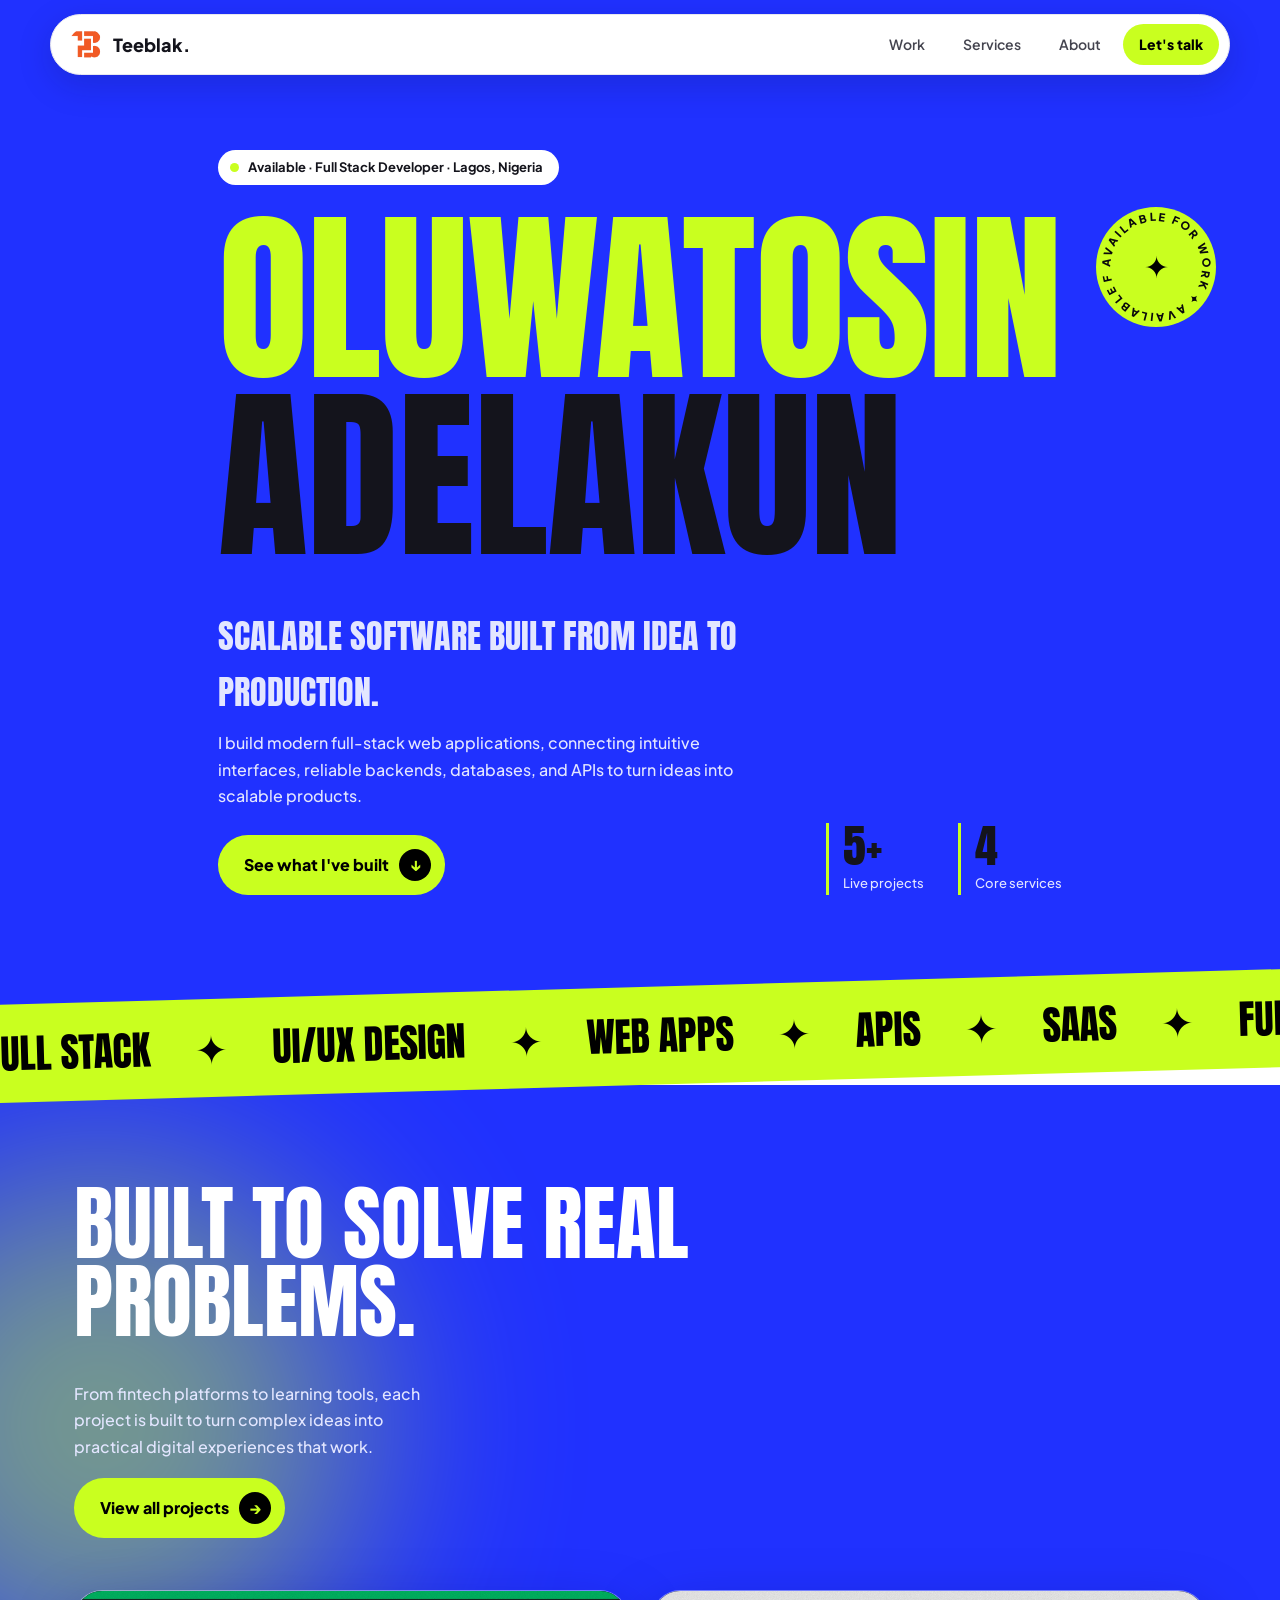
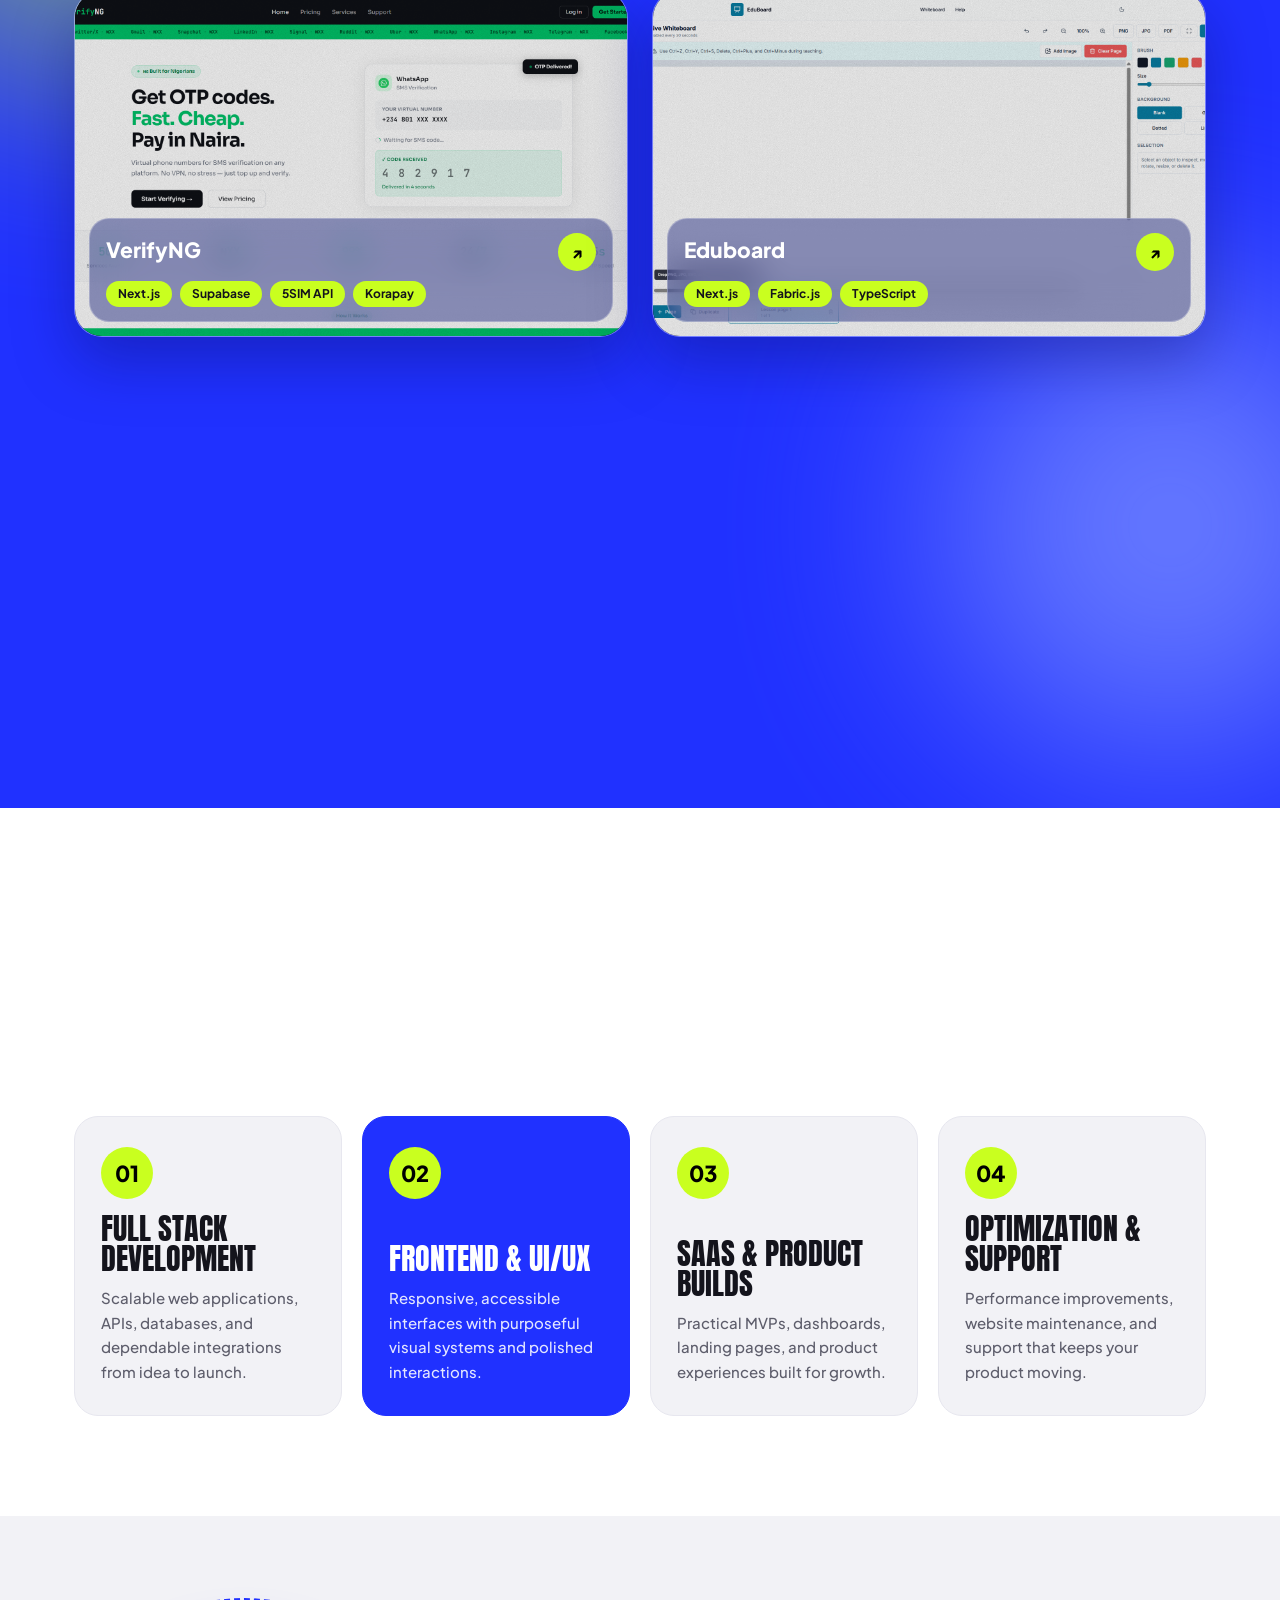
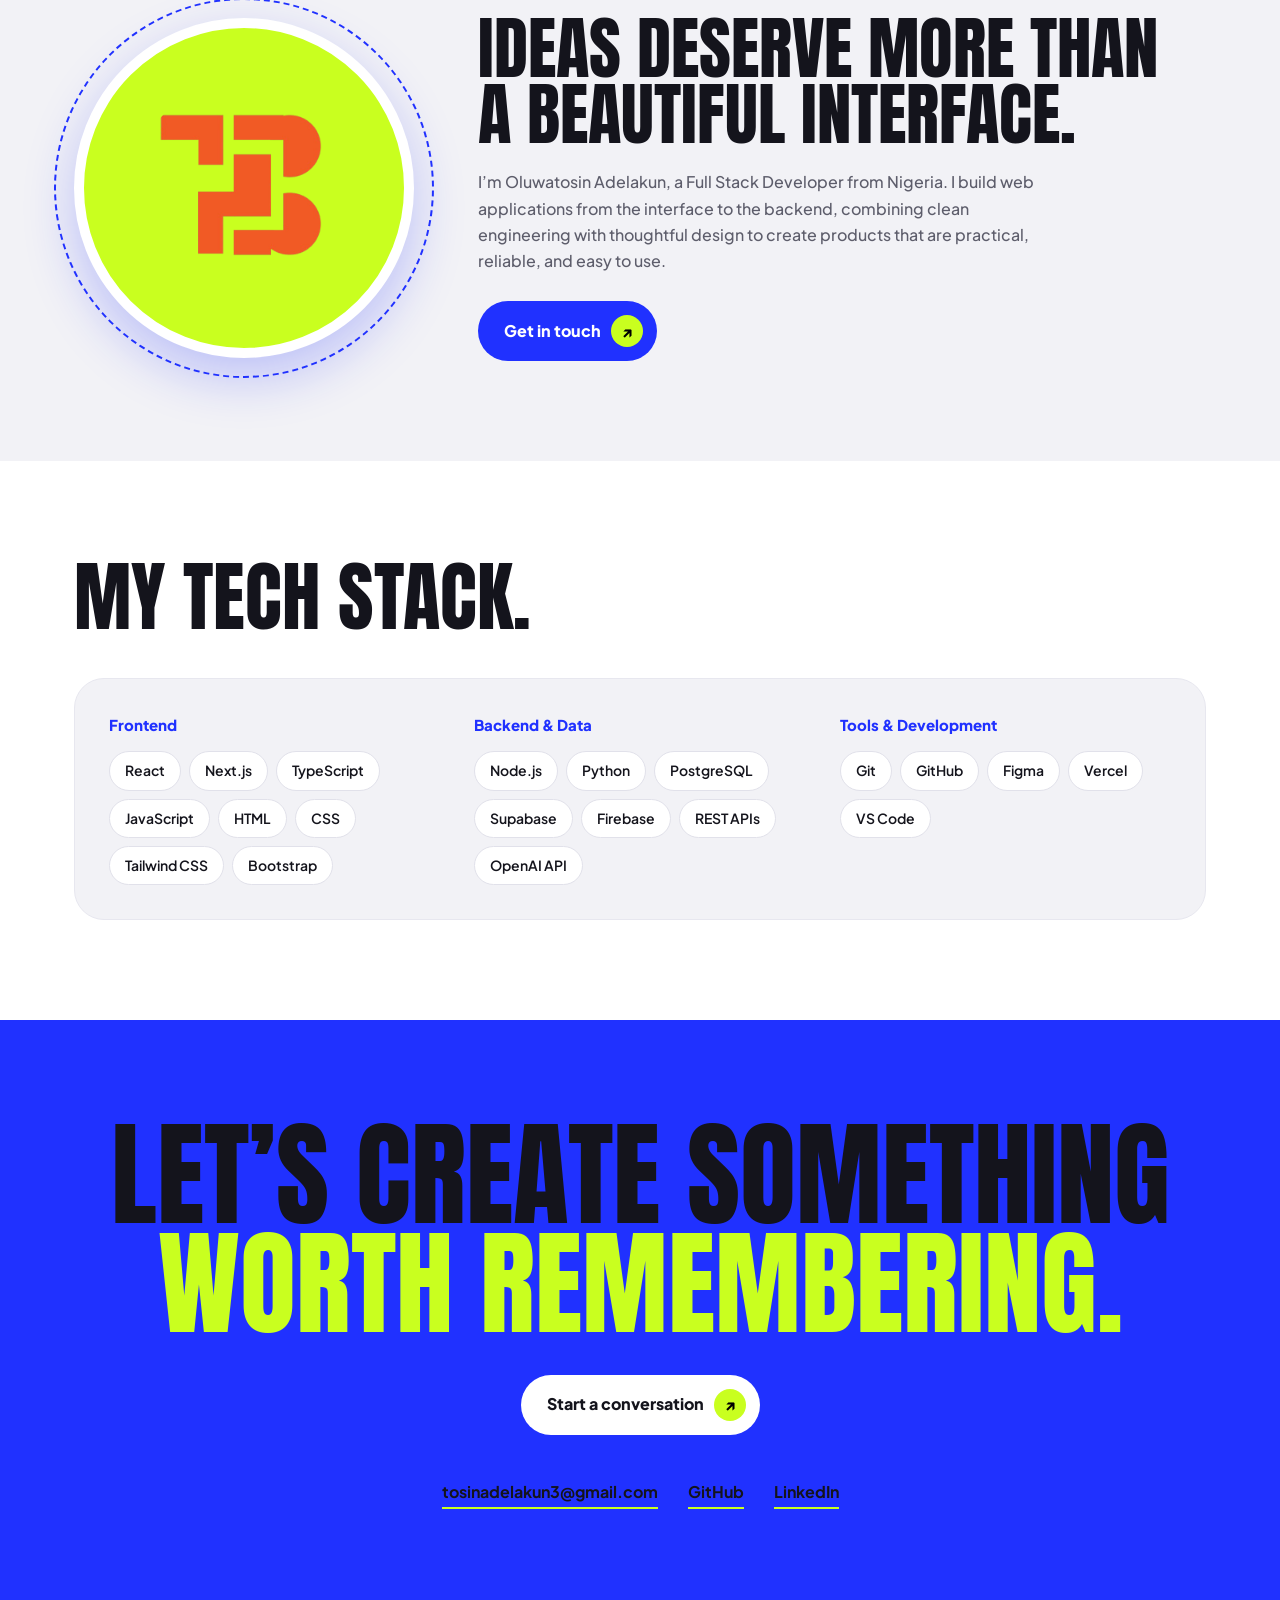
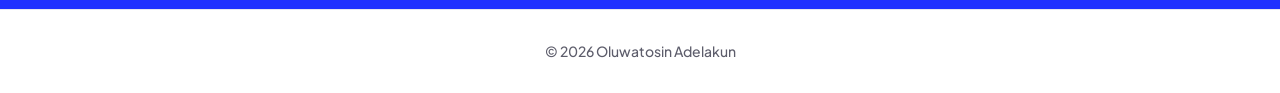
==== commit d14062bd: "Update portfolio redesign and project gallery Co-authored-by: Copilot <223556219+Copilot@users.norep" ====
--- a/index.html
+++ b/index.html
@@ -1,55 +1,105 @@
 <!doctype html>
 <html lang="en">
-  <head>
-    <meta charset="UTF-8" />
-    <meta name="viewport" content="width=device-width, initial-scale=1.0" />
-    <meta name="description" content="Adelakun Oluwatosin is a Full Stack Developer and UI/UX Designer in Lagos, Nigeria." />
-    <meta name="theme-color" content="#0a0a0a" />
-    <title>Adelakun Oluwatosin — Full Stack Developer</title>
-    <link rel="preconnect" href="https://fonts.googleapis.com" />
-    <link rel="preconnect" href="https://fonts.gstatic.com" crossorigin />
-    <link href="https://fonts.googleapis.com/css2?family=DM+Mono:wght@400;500&family=Instrument+Serif:ital@0;1&family=Plus+Jakarta+Sans:wght@400;500;600;700;800&display=swap" rel="stylesheet" />
-    <link rel="stylesheet" href="styles.css" />
-    <style>.project-info h3{color:#10100f}.project-info p{color:#686761}.project-visual{height:auto;aspect-ratio:16/9}.project-visual.project-screenshot{padding:0;background:#0a0a0a}.project-visual.project-screenshot img{display:block;width:100%;height:100%;object-fit:cover;object-position:center}.arrow-icon,.project-arrow{display:inline-block;position:relative;width:1em;height:1em;flex:0 0 1em;vertical-align:-.12em;color:currentColor}.arrow-icon:before,.project-arrow:before{content:"";position:absolute;top:52%;left:4%;width:74%;height:1.5px;background:currentColor;transform:rotate(-45deg);transform-origin:left center}.arrow-icon:after,.project-arrow:after{content:"";position:absolute;right:6%;top:5%;width:37%;height:37%;border-top:1.5px solid currentColor;border-right:1.5px solid currentColor}</style>
-  </head>
-  <body>
-    <a class="skip-link" href="#main">Skip to content</a>
-    <header class="site-header">
-      <a class="brand" href="#home" aria-label="Adelakun Oluwatosin home"><img src="assets/brand-mark.png" alt="TB monogram" style="filter: none" /><span>Oluwatosin.</span></a>
-      <button class="menu-button" aria-expanded="false" aria-controls="site-nav" aria-label="Open navigation menu"><span></span><span></span><span></span></button>
-      <nav id="site-nav" aria-label="Primary navigation"><a href="#work">Work</a><a href="#services">Services</a><a href="#about">About</a><a class="nav-cta" href="#contact">Let's talk <span class="arrow-icon" aria-hidden="true"></span></a></nav>
-    </header>
+<head>
+<meta charset="UTF-8" />
+<meta name="viewport" content="width=device-width, initial-scale=1.0" />
+<meta name="description" content="Oluwatosin Adelakun is a Full Stack Developer and UI/UX Designer in Lagos, Nigeria." />
+<meta name="theme-color" content="#2031ff" />
+<title>Oluwatosin Adelakun — Full Stack Developer</title>
+<link rel="preconnect" href="https://fonts.googleapis.com" />
+<link rel="preconnect" href="https://fonts.gstatic.com" crossorigin />
+<link href="https://fonts.googleapis.com/css2?family=Anton&family=Plus+Jakarta+Sans:wght@500;600;700;800&display=swap" rel="stylesheet" />
+<link rel="stylesheet" href="styles-v2.css" />
+</head>
+<body>
+<a class="skip-link" href="#main">Skip to content</a>
+<header class="site-header">
+  <a class="brand" href="#home" aria-label="Teeblak home"><img src="assets/brand-mark.png" alt="TB monogram" /><span>Teeblak.</span></a>
+  <button class="menu-button" aria-expanded="false" aria-controls="site-nav" aria-label="Open navigation menu"><span></span><span></span><span></span></button>
+  <nav id="site-nav" aria-label="Primary navigation"><a href="#work">Work</a><a href="#services">Services</a><a href="#about">About</a><a class="nav-cta" href="#contact">Let's talk</a></nav>
+</header>
 
-    <main id="main">
-      <section class="hero section" id="home">
-        <div class="availability"><span></span> Available for select projects</div>
-        <p class="eyebrow">Full Stack Developer &amp; UI/UX Designer · Lagos, Nigeria</p>
-        <h1>Digital products that<br /><em>feel as good</em> as they work.</h1>
-        <div class="hero-bottom"><p>I build high-performance web applications and thoughtful digital experiences that turn ambitious ideas into scalable products.</p><a class="button" href="#work">Explore my work <span aria-hidden="true">↓</span></a></div>
-        <div class="orb orb-one"></div><div class="orb orb-two"></div>
-      </section>
+<main id="main">
+  <section class="hero" id="home">
+    <div class="wrap">
+      <div class="availability"><i></i> Available · Full Stack Developer · Lagos, Nigeria</div>
+      <h1 aria-label="Oluwatosin Adelakun"><span><b>Oluwatosin</b></span><span><b>Adelakun</b></span></h1>
+      <div class="hero-sub">
+        <div>
+          <p class="role">Scalable software built from idea to production.</p>
+          <p>I build modern full-stack web applications, connecting intuitive interfaces, reliable backends, databases, and APIs to turn ideas into scalable products.</p>
+          <a class="btn" href="#work">See what I've built <i aria-hidden="true">↓</i></a>
+        </div>
+        <div class="stats">
+          <div><strong data-n="5" data-plus="1">0</strong><small>Live projects</small></div>
+          <div><strong data-n="4">0</strong><small>Core services</small></div>
+        </div>
+      </div>
+    </div>
+    <div class="badge" aria-hidden="true"><svg viewBox="0 0 120 120"><defs><path id="c" d="M60 60m-46 0a46 46 0 1 1 92 0a46 46 0 1 1-92 0"/></defs><text font-size="11" font-weight="800" letter-spacing="2.4" fill="#0a0a0c"><textPath href="#c">AVAILABLE FOR WORK ✦ AVAILABLE FOR WORK ✦</textPath></text></svg>✦</div>
+  </section>
 
-      <section class="section projects" id="work" aria-labelledby="work-title">
-        <div class="section-intro"><p class="eyebrow">Selected work</p><h2 id="work-title">Built to solve<br />real problems.</h2><p>From fintech tools to collaborative learning platforms, each project is built around clarity, usefulness, and performance.</p></div>
-        <div class="project-grid">
-          <a class="project featured verify" href="https://verifyng.vercel.app/" target="_blank" rel="noreferrer"><div class="project-visual project-screenshot"><img src="assets/projects/verifyng.png" alt="VerifyNG website homepage" loading="lazy" /></div><div class="project-info"><div><h3>VerifyNG</h3><p>Virtual phone number marketplace for global OTP verification.</p></div><span class="project-arrow" aria-hidden="true"></span></div><ul><li>Next.js</li><li>Supabase</li><li>Korapay</li></ul></a>
-          <a class="project eduboard" href="https://eduboard-navy.vercel.app/" target="_blank" rel="noreferrer"><div class="project-visual"><span class="screen-title">Edu<span>board</span></span><div class="board"><b>What will you create?</b><i></i><i></i><i></i></div></div><div class="project-info"><div><h3>Eduboard</h3><p>Interactive whiteboard for teaching, drawing, and learning.</p></div><span class="project-arrow" aria-hidden="true"></span></div><ul><li>Next.js</li><li>Fabric.js</li><li>TypeScript</li></ul></a>
-          <a class="project scoreboard" href="https://intern-scoreboard-eight.vercel.app/" target="_blank" rel="noreferrer"><div class="project-visual"><span class="screen-title">Intern<br /><span>Scoreboard</span></span><div class="ranking"><b>01</b><b>02</b><b>03</b></div></div><div class="project-info"><div><h3>Intern Scoreboard</h3><p>A clear, engaging system for ranking internship scores.</p></div><span class="project-arrow" aria-hidden="true"></span></div><ul><li>React</li><li>JavaScript</li><li>Vercel</li></ul></a>
-          <a class="project calculator" href="https://scientific-calculator-with-voice-ov.vercel.app/" target="_blank" rel="noreferrer"><div class="project-visual"><span class="screen-title">Scientific<br /><span>Calculator</span></span><div class="calc-display">4,302.84</div></div><div class="project-info"><div><h3>Voice Calculator</h3><p>Scientific calculator with voice input and spoken results.</p></div><span class="project-arrow" aria-hidden="true"></span></div><ul><li>JavaScript</li><li>Web Speech API</li></ul></a>
-        </div>
-        <p class="project-note">Project visuals will be added as screenshots become available.</p>
-        <a class="button" href="projects.html">View all projects <span class="arrow-icon" aria-hidden="true"></span></a>
-      </section>
+  <div class="marq" aria-hidden="true"><div>
+    <span>Full Stack</span><span>✦</span><span>UI/UX Design</span><span>✦</span><span>Web Apps</span><span>✦</span><span>APIs</span><span>✦</span><span>SaaS</span><span>✦</span>
+    <span>Full Stack</span><span>✦</span><span>UI/UX Design</span><span>✦</span><span>Web Apps</span><span>✦</span><span>APIs</span><span>✦</span><span>SaaS</span><span>✦</span>
+  </div></div>
 
-      <section class="section services" id="services" aria-labelledby="services-title"><p class="eyebrow">What I do</p><h2 id="services-title">Designing and building<br />the <em>whole picture.</em></h2><div class="services-grid"><article><span>01</span><h3>Full Stack Development</h3><p>Scalable web applications, APIs, databases, and dependable integrations from idea to launch.</p></article><article><span>02</span><h3>Frontend &amp; UI/UX</h3><p>Responsive, accessible interfaces with purposeful visual systems and polished interactions.</p></article><article><span>03</span><h3>SaaS &amp; Product Builds</h3><p>Practical MVPs, dashboards, landing pages, and product experiences built for growth.</p></article><article><span>04</span><h3>Optimization &amp; Support</h3><p>Performance improvements, website maintenance, and support that keeps your product moving.</p></article></div></section>
+  <section id="work" aria-labelledby="work-title">
+    <div class="wrap">
+      <div class="head rv"><h2 id="work-title">Built to solve real problems.</h2><div class="head-r"><p>From fintech platforms to learning tools, each project is built to turn complex ideas into practical digital experiences that work.</p><a class="btn" href="projects-v2.html">View all projects <i aria-hidden="true">→</i></a></div></div>
+      <div class="project-grid">
+        <a class="project rv" href="https://verifyng.vercel.app/" target="_blank" rel="noreferrer"><div class="shot"><img src="assets/projects/verifyng.png" alt="VerifyNG website homepage" loading="lazy" /></div><div class="glass"><div class="p-info"><div><h3>VerifyNG</h3><p>Virtual phone number marketplace for global OTP verification.</p></div><em aria-hidden="true">↗</em></div><ul class="tags"><li>Next.js</li><li>Supabase</li><li>5SIM API</li><li>Korapay</li></ul></div></a>
+        <a class="project rv" style="--d:.1s" href="https://eduboard-navy.vercel.app/" target="_blank" rel="noreferrer"><div class="shot"><img src="assets/projects/eduboard.png" alt="Eduboard website homepage" loading="lazy" /></div><div class="glass"><div class="p-info"><div><h3>Eduboard</h3><p>Interactive whiteboard for teaching, drawing, and learning.</p></div><em aria-hidden="true">↗</em></div><ul class="tags"><li>Next.js</li><li>Fabric.js</li><li>TypeScript</li></ul></div></a>
+        <a class="project rv" href="https://intern-scoreboard-eight.vercel.app/" target="_blank" rel="noreferrer"><div class="shot"><img src="assets/projects/intern-scoreboard.png" alt="Intern Scoreboard website homepage" loading="lazy" /></div><div class="glass"><div class="p-info"><div><h3>Intern Scoreboard</h3><p>A real-time leaderboard for managing and ranking student performance.</p></div><em aria-hidden="true">↗</em></div><ul class="tags"><li>React</li><li>JavaScript</li><li>Firebase</li></ul></div></a>
+        <a class="project rv" style="--d:.1s" href="https://scientific-calculator-with-voice-ov.vercel.app/" target="_blank" rel="noreferrer"><div class="shot"><img src="assets/projects/scientific-calculator-with-voice-ov.png" alt="Voice Calculator website homepage" loading="lazy" /></div><div class="glass"><div class="p-info"><div><h3>Voice Calculator</h3><p>Scientific calculator with voice input and spoken results.</p></div><em aria-hidden="true">↗</em></div><ul class="tags"><li>JavaScript</li><li>Speech Synthesis</li><li>Web Speech API</li></ul></div></a>
+      </div>
+      <!-- moved to section header in v2.1: <div class="more"><a class="btn" href="projects-v2.html">View all projects <i aria-hidden="true">→</i></a></div> -->
+    </div>
+  </section>
 
-      <section class="section about" id="about"><div class="about-card"><div class="logo-disk"><img src="assets/brand-mark.png" alt="" style="filter: none" /></div><div><p class="eyebrow">About me</p><h2>Ideas deserve more than a beautiful interface.</h2><p>I’m Adelakun Oluwatosin, a Full Stack Developer and UI/UX Designer from Nigeria. I pair thoughtful design with solid engineering to create products that are intuitive, fast, and ready to scale.</p><a href="mailto:tosinadelakun3@gmail.com">Get in touch <span class="arrow-icon" aria-hidden="true"></span></a></div></div></section>
+  <section class="services" id="services" aria-labelledby="services-title">
+    <div class="wrap">
+      <div class="head rv"><h2 id="services-title">Designing and building the whole picture.</h2></div>
+      <div class="svc">
+        <article class="rv"><span class="ic">01</span><div><h3>Full Stack Development</h3><p>Scalable web applications, APIs, databases, and dependable integrations from idea to launch.</p></div></article>
+        <article class="rv" style="--d:.08s"><span class="ic">02</span><div><h3>Frontend &amp; UI/UX</h3><p>Responsive, accessible interfaces with purposeful visual systems and polished interactions.</p></div></article>
+        <article class="rv" style="--d:.16s"><span class="ic">03</span><div><h3>SaaS &amp; Product Builds</h3><p>Practical MVPs, dashboards, landing pages, and product experiences built for growth.</p></div></article>
+        <article class="rv" style="--d:.24s"><span class="ic">04</span><div><h3>Optimization &amp; Support</h3><p>Performance improvements, website maintenance, and support that keeps your product moving.</p></div></article>
+      </div>
+    </div>
+  </section>
 
-      <section class="section stack" aria-labelledby="stack-title"><p class="eyebrow">Tools I use</p><h2 id="stack-title">My tech stack.</h2><div class="stack-groups"><div><h3>Frontend</h3><p>React · Next.js · TypeScript · JavaScript · HTML · CSS · Tailwind CSS · Bootstrap</p></div><div><h3>Backend &amp; Data</h3><p>Node.js · PostgreSQL · Supabase · Firebase · REST APIs · OpenAI API · Python</p></div><div><h3>Design &amp; Delivery</h3><p>Figma · Git · GitHub · Vercel</p></div></div></section>
+  <section class="about" id="about">
+    <div class="wrap about-card">
+      <div class="disk rv"><img src="assets/brand-mark.png" alt="" /></div>
+      <div class="rv" style="--d:.12s">
+        <h2>Ideas deserve more than a beautiful interface.</h2>
+        <p>I’m Oluwatosin Adelakun, a Full Stack Developer from Nigeria. I build web applications from the interface to the backend, combining clean engineering with thoughtful design to create products that are practical, reliable, and easy to use.</p>
+        <a class="btn" href="mailto:tosinadelakun3@gmail.com">Get in touch <i aria-hidden="true">↗</i></a>
+      </div>
+    </div>
+  </section>
 
-      <section class="section contact" id="contact"><p class="eyebrow">Have a project in mind?</p><h2>Let’s create something<br /><em>worth remembering.</em></h2><a class="button button-light" href="mailto:tosinadelakun3@gmail.com">Start a conversation <span class="arrow-icon" aria-hidden="true"></span></a><div class="contact-links"><a href="mailto:tosinadelakun3@gmail.com">tosinadelakun3@gmail.com</a><a href="https://github.com/Tosin-001" target="_blank" rel="noreferrer">GitHub <span class="arrow-icon" aria-hidden="true"></span></a><a href="https://www.linkedin.com/in/oluwatosin-adelakun-62b074242/" target="_blank" rel="noreferrer">LinkedIn <span class="arrow-icon" aria-hidden="true"></span></a></div></section>
-    </main>
-    <footer><span>© <span id="year"></span> Adelakun Oluwatosin</span><span>Built with care in Lagos, Nigeria.</span></footer>
-    <script src="script.js"></script>
-  </body>
+  <section class="stack" aria-labelledby="stack-title">
+    <div class="wrap">
+      <h2 id="stack-title" class="rv">My tech stack.</h2>
+      <div class="stack-bar rv">
+        <div><h3>Frontend</h3><div class="pills"><span>React</span><span>Next.js</span><span>TypeScript</span><span>JavaScript</span><span>HTML</span><span>CSS</span><span>Tailwind CSS</span><span>Bootstrap</span></div></div>
+        <div><h3>Backend &amp; Data</h3><div class="pills"><span>Node.js</span><span>Python</span><span>PostgreSQL</span><span>Supabase</span><span>Firebase</span><span>REST APIs</span><span>OpenAI API</span></div></div>
+        <div><h3>Tools &amp; Development</h3><div class="pills"><span>Git</span><span>GitHub</span><span>Figma</span><span>Vercel</span><span>VS Code</span></div></div>
+      </div>
+    </div>
+  </section>
+
+  <section class="contact" id="contact">
+    <div class="wrap rv">
+      <h2>Let’s create something <em>worth remembering.</em></h2>
+      <a class="btn" href="mailto:tosinadelakun3@gmail.com">Start a conversation <i aria-hidden="true">↗</i></a>
+      <div class="links"><a href="mailto:tosinadelakun3@gmail.com">tosinadelakun3@gmail.com</a><a href="https://github.com/Tosin-001" target="_blank" rel="noreferrer">GitHub</a><a href="https://www.linkedin.com/in/oluwatosin-adelakun-62b074242/" target="_blank" rel="noreferrer">LinkedIn</a></div>
+    </div>
+  </section>
+</main>
+<footer>© <span id="year"></span> Oluwatosin Adelakun</footer>
+<script src="script-v2.js"></script>
+</body>
 </html>
--- a/styles-v2.css
+++ b/styles-v2.css
@@ -0,0 +1,225 @@
+:root{--b:#2031ff;--l:#c9ff1f;--k:#0a0a0c;--c:#17171b;--g:#e9e9ea;--line:#2b2b32}
+*{box-sizing:border-box;margin:0;padding:0}
+html{scroll-behavior:smooth}
+body{font:500 16px/1.65 'Plus Jakarta Sans',sans-serif;background:var(--k);color:#fff;overflow-x:hidden}
+a{color:inherit;text-decoration:none}
+img{max-width:100%}
+:focus-visible{outline:3px solid var(--l);outline-offset:3px}
+h1,h2,h3.d{font-family:Anton,Impact,sans-serif;font-weight:400;text-transform:uppercase;line-height:.95}
+.wrap{max-width:1180px;margin:auto;padding:0 24px}
+section{padding:100px 0;position:relative}
+.skip-link{position:absolute;left:-999px;top:8px;background:var(--l);color:#000;padding:8px 14px;border-radius:8px;z-index:99}
+.skip-link:focus{left:8px}
+.lime{color:var(--l)}
+
+/* header */
+.site-header{position:fixed;top:14px;left:50%;transform:translateX(-50%);width:min(1180px,calc(100% - 28px));display:flex;align-items:center;justify-content:space-between;padding:9px 10px 9px 18px;background:rgba(10,10,12,.78);backdrop-filter:blur(14px);border:1px solid var(--line);border-radius:999px;z-index:50}
+.brand{display:flex;align-items:center;gap:10px;font-weight:800;font-size:18px}
+.brand img{width:34px;height:34px;border-radius:50%;object-fit:cover}
+nav{display:flex;align-items:center;gap:6px}
+nav a{padding:9px 16px;border-radius:999px;font-size:14px;font-weight:600;color:#cfcfd6;transition:.2s}
+nav a:hover{color:#fff;background:#24242b}
+nav .nav-cta{background:var(--l);color:#000;font-weight:800}
+nav .nav-cta:hover{background:#fff;color:#000}
+.menu-button{display:none;background:none;border:0;width:42px;height:42px;cursor:pointer}
+.menu-button span{display:block;width:22px;height:2px;background:#fff;margin:5px auto;transition:.25s}
+
+/* hero */
+.hero{background:var(--b);min-height:100vh;padding:150px 0 140px;overflow:hidden;display:flex;align-items:center}
+.availability{display:inline-flex;align-items:center;gap:9px;background:#0a0a0c;color:#fff;border-radius:999px;padding:7px 16px 7px 12px;font-size:13px;font-weight:700;margin-bottom:26px}
+.availability i{width:9px;height:9px;border-radius:50%;background:var(--l);animation:pulse 1.8s infinite}
+.hero h1{font-size:clamp(58px,14.5vw,200px);letter-spacing:-.005em}
+.hero h1 span{display:block;overflow:hidden}
+.hero h1 span b{display:block;font-weight:400;transform:translateY(105%);animation:rise .95s cubic-bezier(.2,.8,.2,1) forwards}
+.hero h1 span:nth-child(1) b{color:var(--l)}
+.hero h1 span:nth-child(2) b{animation-delay:.14s}
+.hero-sub{display:grid;grid-template-columns:1.3fr auto;gap:40px;align-items:end;margin-top:44px;opacity:0;animation:fade .8s .7s forwards}
+.hero-sub .role{font-family:Anton,sans-serif;font-size:clamp(22px,3vw,34px);text-transform:uppercase;margin-bottom:10px}
+.hero-sub p{max-width:540px;color:#e3e6ff}
+.stats{display:flex;gap:34px}
+.stats div{border-left:3px solid var(--l);padding-left:14px}
+.stats strong{display:block;font-family:Anton,sans-serif;font-size:46px;font-weight:400;line-height:1}
+.stats small{font-size:13px;color:#e3e6ff}
+.badge{position:absolute;right:5%;top:20%;width:120px;height:120px;border-radius:50%;background:var(--l);display:grid;place-items:center;font-size:30px;color:#000}
+.badge svg{position:absolute;inset:0;animation:spin 14s linear infinite}
+
+.btn{display:inline-flex;align-items:center;gap:10px;background:var(--l);color:#000;font-weight:800;padding:14px 14px 14px 26px;border-radius:999px;margin-top:26px;transition:.25s}
+.btn i{display:grid;place-items:center;width:32px;height:32px;border-radius:50%;background:#000;color:var(--l);font-style:normal;transition:transform .25s}
+.btn:hover{background:#fff}
+.btn:hover i{transform:rotate(45deg)}
+
+/* marquee */
+.marq{background:var(--l);color:#000;transform:rotate(-1.6deg);margin:-48px -3% 0;overflow:hidden;padding:16px 0;position:relative;z-index:3}
+.marq div{display:flex;width:max-content;animation:marq 28s linear infinite}
+.marq span{font-family:Anton,sans-serif;font-size:clamp(26px,3.4vw,40px);text-transform:uppercase;padding:0 22px;white-space:nowrap}
+
+/* section heads */
+.head{display:flex;justify-content:space-between;align-items:end;gap:40px;margin-bottom:52px;flex-wrap:wrap}
+.head h2{font-size:clamp(40px,6.4vw,84px);max-width:760px}
+.head p{max-width:380px;color:#b4b4bd}
+
+/* projects */
+.project-grid{display:grid;grid-template-columns:repeat(2,1fr);gap:24px}
+.project{background:var(--c);border:1px solid var(--line);border-radius:26px;padding:14px;display:flex;flex-direction:column;transition:border-color .3s,transform .3s}
+.project:hover{border-color:var(--l);transform:translateY(-6px)}
+.shot{aspect-ratio:16/9;border-radius:16px;overflow:hidden;background:#000}
+.shot img{width:100%;height:100%;object-fit:cover;display:block;transition:transform .7s cubic-bezier(.2,.8,.2,1)}
+.project:hover .shot img{transform:scale(1.06)}
+.p-info{display:flex;justify-content:space-between;gap:16px;align-items:flex-start;padding:20px 8px 6px}
+.p-info h3{font-size:22px;font-weight:800;margin-bottom:4px}
+.p-info p{color:#a9a9b3;font-size:15px}
+.p-info em{flex:none;display:grid;place-items:center;width:42px;height:42px;border-radius:50%;background:var(--l);color:#000;font-style:normal;font-weight:800;transition:transform .3s}
+.project:hover .p-info em{transform:rotate(45deg)}
+.tags{display:flex;flex-wrap:wrap;gap:8px;list-style:none;padding:12px 8px 8px}
+.tags li{border:1px solid var(--l);color:var(--l);border-radius:999px;padding:3px 13px;font-size:13px;font-weight:700}
+.more{text-align:center}
+
+/* services */
+.services{background:#111115}
+.svc{display:grid;grid-template-columns:repeat(4,1fr);gap:20px}
+.svc article{background:var(--c);border:1px solid var(--line);border-radius:24px;padding:30px 26px;min-height:300px;display:flex;flex-direction:column;justify-content:space-between}
+.svc article:nth-child(2){background:var(--b);border-color:var(--b)}
+.svc h3{font-family:Anton,sans-serif;font-weight:400;font-size:30px;text-transform:uppercase;line-height:1;margin-bottom:12px}
+.svc p{color:#b4b4bd;font-size:15px}
+.svc article:nth-child(2) p{color:#e3e6ff}
+.svc .ic{width:52px;height:52px;border-radius:50%;background:var(--l);color:#000;display:grid;place-items:center;font-size:22px;font-weight:800}
+
+/* about (light section) */
+.about{background:var(--g);color:#0a0a0c;background-image:radial-gradient(#0a0a0c14 1px,transparent 1px);background-size:5px 5px}
+.about-card{display:grid;grid-template-columns:auto 1fr;gap:64px;align-items:center}
+.disk{width:340px;height:340px;border-radius:50%;background:var(--l);display:grid;place-items:center;border:10px solid #0a0a0c;position:relative}
+.disk img{width:68%;height:68%;object-fit:contain;border-radius:50%}
+.disk::after{content:"";position:absolute;inset:-30px;border:2px dashed var(--b);border-radius:50%;animation:spin 40s linear infinite}
+.about h2{font-size:clamp(38px,5.4vw,72px);margin-bottom:22px}
+.about p{max-width:560px;color:#3a3a42}
+.about .btn{background:var(--b);color:#fff}
+.about .btn i{background:var(--l);color:#000}
+
+/* stack */
+.stack-bar{background:var(--c);border:1px solid var(--line);border-radius:30px;padding:34px;display:grid;grid-template-columns:repeat(3,1fr);gap:34px}
+.stack-bar h3{color:var(--l);font-size:15px;font-weight:800;margin-bottom:14px}
+.pills{display:flex;flex-wrap:wrap;gap:8px}
+.pills span{background:#24242b;border-radius:999px;padding:7px 15px;font-size:14px;font-weight:600}
+.stack h2{font-size:clamp(40px,6vw,80px);margin-bottom:44px}
+
+/* contact */
+.contact{background:var(--b);text-align:center;overflow:hidden}
+.contact h2{font-size:clamp(46px,9vw,130px)}
+.contact h2 em{font-style:normal;color:var(--l)}
+.contact .btn{background:#0a0a0c;color:#fff;margin-top:36px}
+.contact .btn i{background:var(--l);color:#000}
+.links{display:flex;justify-content:center;flex-wrap:wrap;gap:12px 30px;margin-top:44px;font-weight:700}
+.links a{border-bottom:2px solid var(--l);padding-bottom:2px}
+.links a:hover{color:var(--l)}
+footer{padding:30px 24px;text-align:center;color:#8c8c96;font-size:14px;background:#000}
+
+/* page head for projects page */
+.page-head{padding-top:150px;padding-bottom:50px}
+
+/* reveal: used once per section head and grids */
+.rv{opacity:0;transform:translateY(34px);transition:opacity .8s,transform .8s cubic-bezier(.2,.8,.2,1);transition-delay:var(--d,0s)}
+.rv.in{opacity:1;transform:none}
+
+@keyframes rise{to{transform:none}}
+@keyframes fade{to{opacity:1}}
+@keyframes spin{to{transform:rotate(360deg)}}
+@keyframes marq{to{transform:translateX(-50%)}}
+@keyframes pulse{50%{box-shadow:0 0 0 7px #c9ff1f33}}
+
+@media(max-width:980px){.svc{grid-template-columns:repeat(2,1fr)}.about-card{grid-template-columns:1fr;gap:50px;justify-items:center;text-align:center}.about p{margin:auto}.disk{width:260px;height:260px}.stack-bar{grid-template-columns:1fr}.hero-sub{grid-template-columns:1fr}.badge{display:none}}
+@media(max-width:760px){
+.menu-button{display:block}
+nav{position:absolute;top:62px;left:0;right:0;flex-direction:column;align-items:stretch;background:#0a0a0c;border:1px solid var(--line);border-radius:26px;padding:12px;display:none}
+nav.open{display:flex}
+nav a{text-align:center;padding:13px}
+.project-grid,.svc{grid-template-columns:1fr}
+section{padding:76px 0}
+.stats{gap:22px}
+}
+@media(prefers-reduced-motion:reduce){*,*::before,*::after{animation:none!important;transition:none!important}.hero h1 span b,.hero-sub,.rv{opacity:1;transform:none}html{scroll-behavior:auto}}
+
+/* ===== v2.1 LIGHT THEME OVERRIDES (appended; original rules above kept for rollback) ===== */
+:root{--ink:#14141c;--soft:#f2f2f6;--mut:#5d5d6b}
+body{background:#fff;color:var(--ink)}
+.site-header{background:#fff;border-color:#e7e7ef;box-shadow:0 10px 34px rgba(16,20,80,.2)}
+nav a{color:#44444f}
+nav a:hover{color:var(--ink);background:var(--soft)}
+nav .nav-cta:hover{background:var(--b);color:#fff}
+.menu-button span{background:var(--ink)}
+.availability{background:#fff;color:var(--ink)}
+.btn:hover{background:var(--ink);color:#fff}
+.btn:hover i{background:var(--l);color:var(--ink)}
+/* projects: first-inspo card style (tags above title, round arrow, white cards on soft grey) */
+#work{background:var(--soft)}
+.head p{color:var(--mut)}
+.head-r p{margin-bottom:0}
+.head-r .btn{margin-top:18px}
+.project{background:#fff;border-color:#e7e7ef;border-radius:22px}
+.project:hover{border-color:var(--b)}
+.shot{background:var(--soft)}
+.tags{order:1;padding:16px 6px 4px}
+.tags li{background:var(--l);border:0;color:var(--ink);padding:4px 14px}
+.p-info{order:2;padding:10px 6px 6px;align-items:flex-end}
+.p-info p{color:var(--mut)}
+.p-info em{background:var(--b);color:var(--l)}
+/* services */
+.services{background:#fff}
+.svc article{background:var(--soft);border-color:#e7e7ef}
+.svc p{color:var(--mut)}
+.svc article:nth-child(2){color:#fff}
+.svc article:nth-child(2) p{color:#e3e6ff}
+/* about becomes the blue block */
+.about{background:var(--b);color:#fff;background-image:radial-gradient(#ffffff22 1px,transparent 1px)}
+.about p{color:#e3e6ff}
+.about .btn{background:var(--l);color:#000}
+.about .btn i{background:#000;color:var(--l)}
+.disk{border-color:#fff}
+.disk::after{border-color:var(--l)}
+/* stack, contact, footer */
+.stack{background:#fff}
+.stack-bar{background:var(--soft);border-color:#e7e7ef}
+.stack-bar h3{color:var(--b)}
+.pills span{background:#fff;border:1px solid #e1e1ea}
+.contact .btn{background:#fff;color:var(--ink)}
+footer{background:#fff;color:var(--mut);border-top:1px solid #e7e7ef}
+@media(max-width:760px){nav{background:#fff;border-color:#e7e7ef;box-shadow:0 14px 34px rgba(16,20,80,.2)}}
+
+/* ===== v2.2 GLASS PROJECT CARDS (appended; earlier rules kept for rollback) ===== */
+#work{background:var(--b);overflow:hidden}
+#work::before,#work::after{content:"";position:absolute;border-radius:50%;pointer-events:none;filter:blur(110px)}
+#work::before{width:520px;height:520px;background:var(--l);opacity:.5;top:6%;left:-160px}
+#work::after{width:460px;height:460px;background:#7f93ff;opacity:.75;bottom:4%;right:-120px}
+#work .wrap{position:relative;z-index:1}
+#work .head h2{color:#fff}
+#work .head p{color:#e3e6ff}
+.project{display:grid;grid-template-rows:1fr auto auto;padding:0;background:#ffffff14;border:1px solid #ffffff55;border-radius:28px;overflow:hidden;box-shadow:0 24px 60px rgba(8,12,90,.35)}
+.project:hover,.project:focus-visible{border-color:var(--l);transform:translateY(-8px)}
+.shot{grid-area:1/1/4/2;aspect-ratio:4/3;border-radius:0;background:#0a0a0c}
+.shot img{object-position:top center}
+.p-info,.tags{margin:0 14px;background:rgba(14,22,120,.4);-webkit-backdrop-filter:blur(16px) saturate(150%);backdrop-filter:blur(16px) saturate(150%);border:1px solid #ffffff47;position:relative}
+.p-info{grid-row:2;padding:16px 16px 4px;border-bottom:0;border-radius:20px 20px 0 0;align-items:center}
+.tags{grid-row:3;padding:8px 16px 16px;margin-bottom:14px;border-top:0;border-radius:0 0 20px 20px}
+.p-info h3{color:#fff;font-size:22px}
+.p-info p{color:#e3e6ff;max-height:0;opacity:0;overflow:hidden;margin:0;transition:max-height .45s,opacity .45s,margin .45s}
+.project:hover .p-info p,.project:focus-visible .p-info p{max-height:90px;opacity:1;margin-top:4px}
+.p-info em{background:var(--l);color:#000}
+@media(hover:none){.p-info p{max-height:90px;opacity:1;margin-top:4px}}
+/* about moves to soft grey so blue stays on Work + Contact */
+.about{background:var(--soft);color:var(--ink);background-image:radial-gradient(#14141c14 1px,transparent 1px)}
+.about p{color:var(--mut)}
+.about .btn{background:var(--b);color:#fff}
+.about .btn i{background:var(--l);color:#000}
+.disk{border-color:#fff;box-shadow:0 20px 50px rgba(32,49,255,.25)}
+.disk::after{border-color:var(--b)}
+
+/* ===== v2.3 IMAGE-FIRST FIX: one glass bar floating over a full-size screenshot ===== */
+.project{display:block;position:relative;grid-template-rows:none}
+.shot{grid-area:auto;width:100%;aspect-ratio:16/10}
+.shot img{object-position:top center}
+.glass{position:absolute;left:14px;right:14px;bottom:14px;padding:14px 16px;background:rgba(14,22,120,.42);-webkit-backdrop-filter:blur(16px) saturate(150%);backdrop-filter:blur(16px) saturate(150%);border:1px solid #ffffff47;border-radius:20px}
+.glass .p-info,.glass .tags{margin:0;padding:0;background:none;border:0;border-radius:0;-webkit-backdrop-filter:none;backdrop-filter:none}
+.glass .tags{padding-top:10px}
+.glass .p-info{align-items:center}
+.glass .p-info h3{font-size:21px}
+.glass .tags li{font-size:12px;padding:3px 12px}
+.glass .p-info em{width:38px;height:38px}
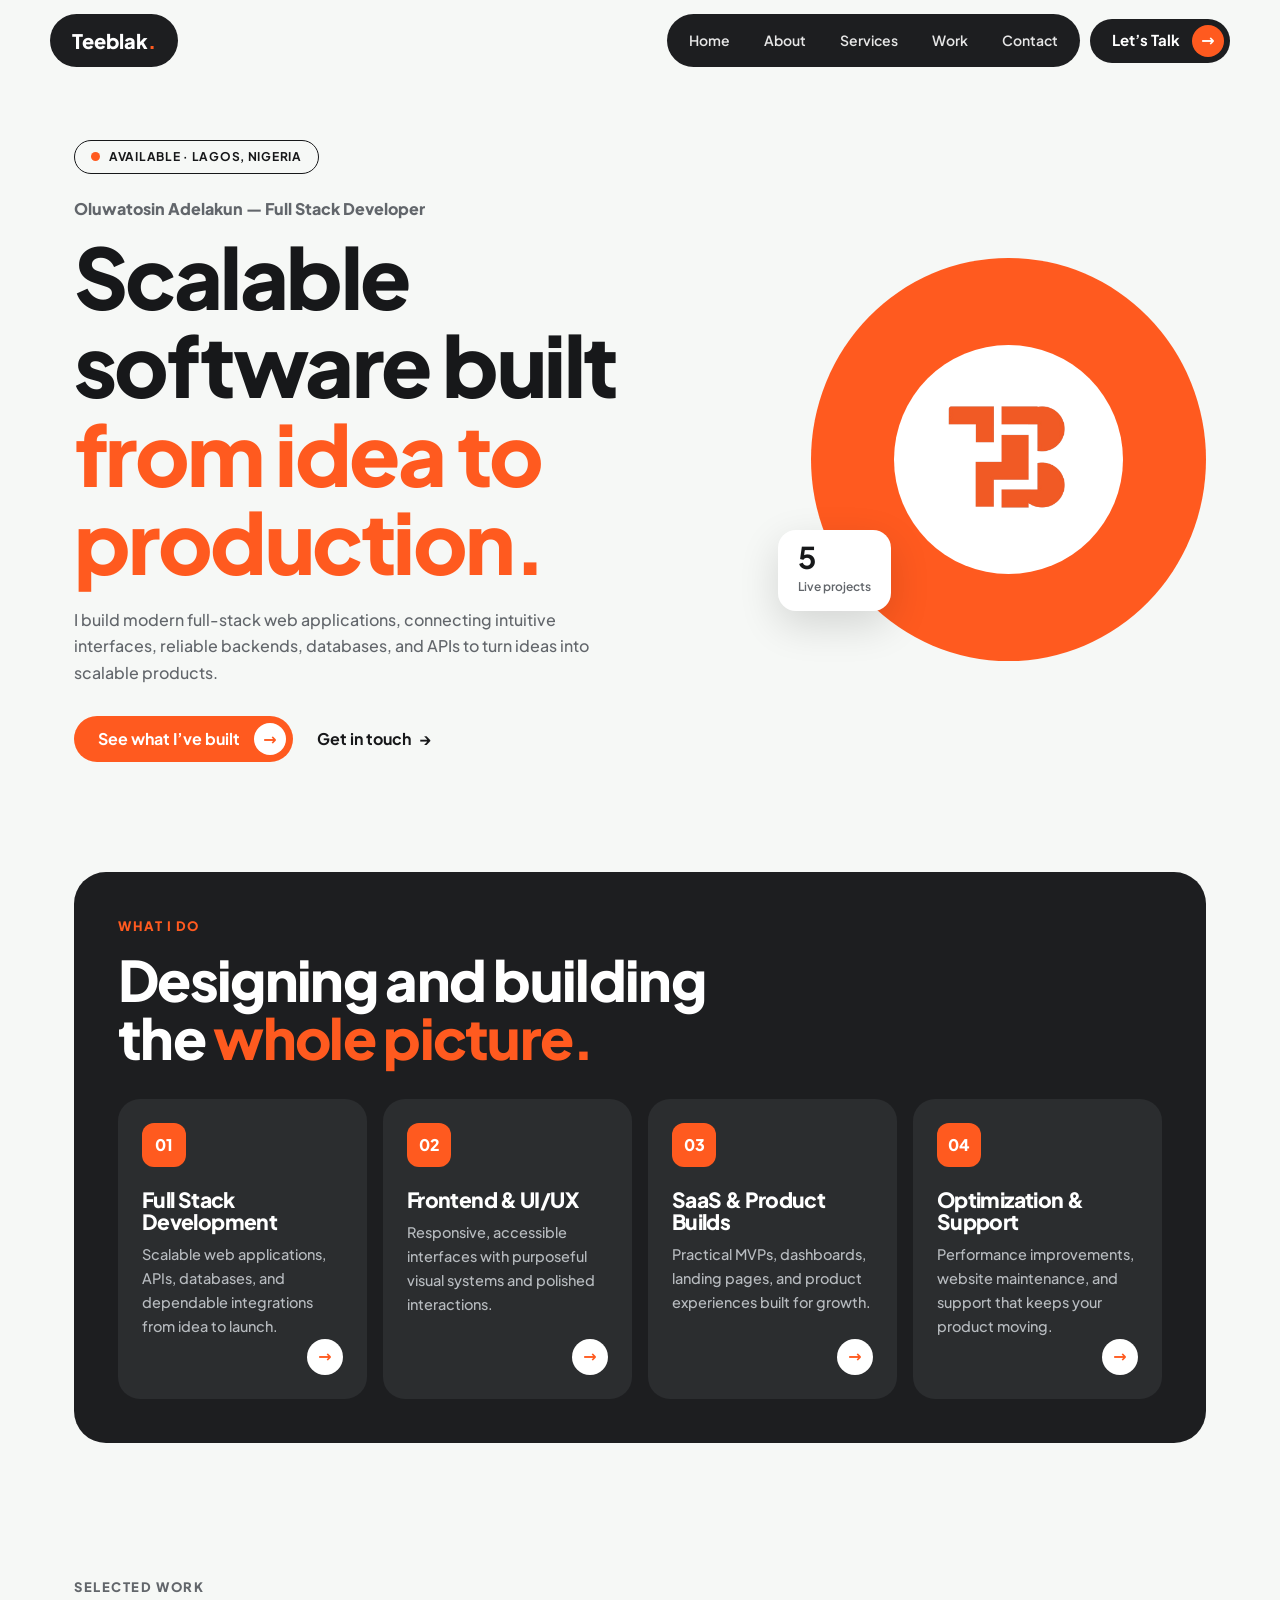
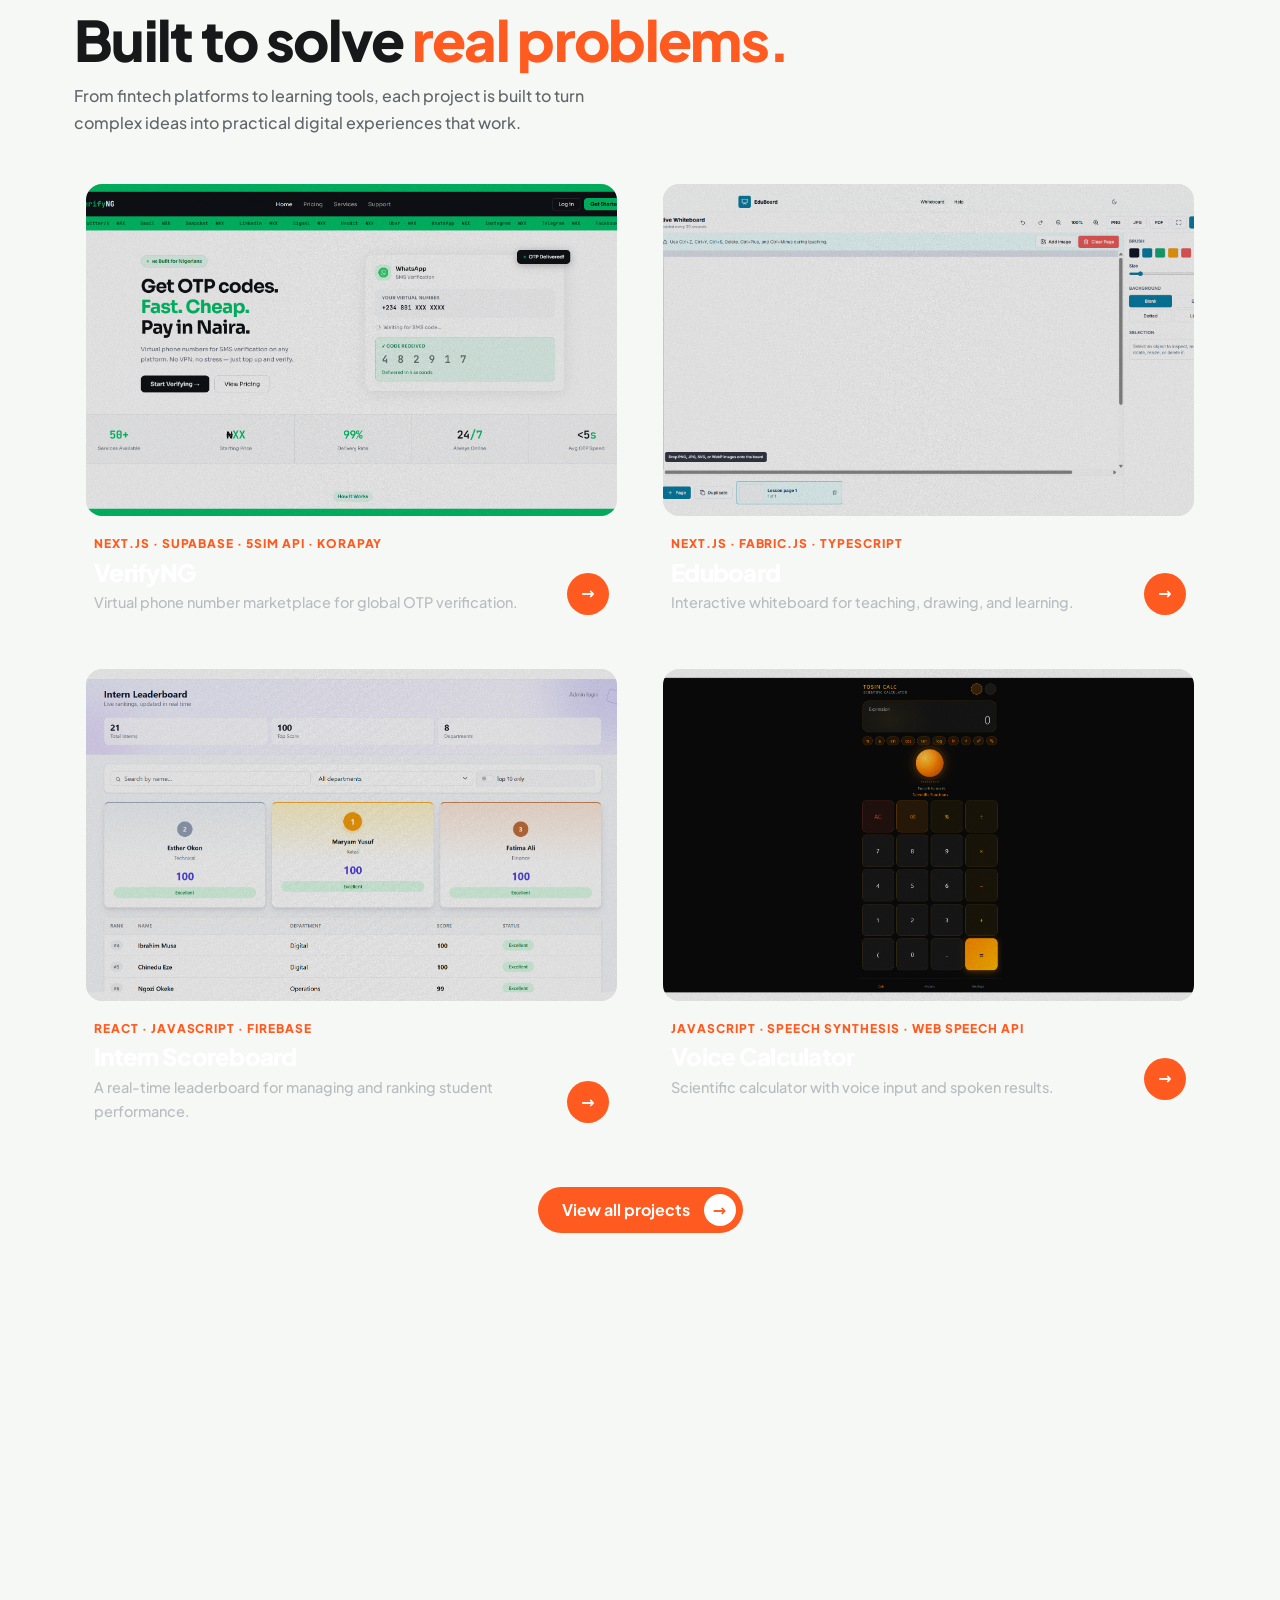
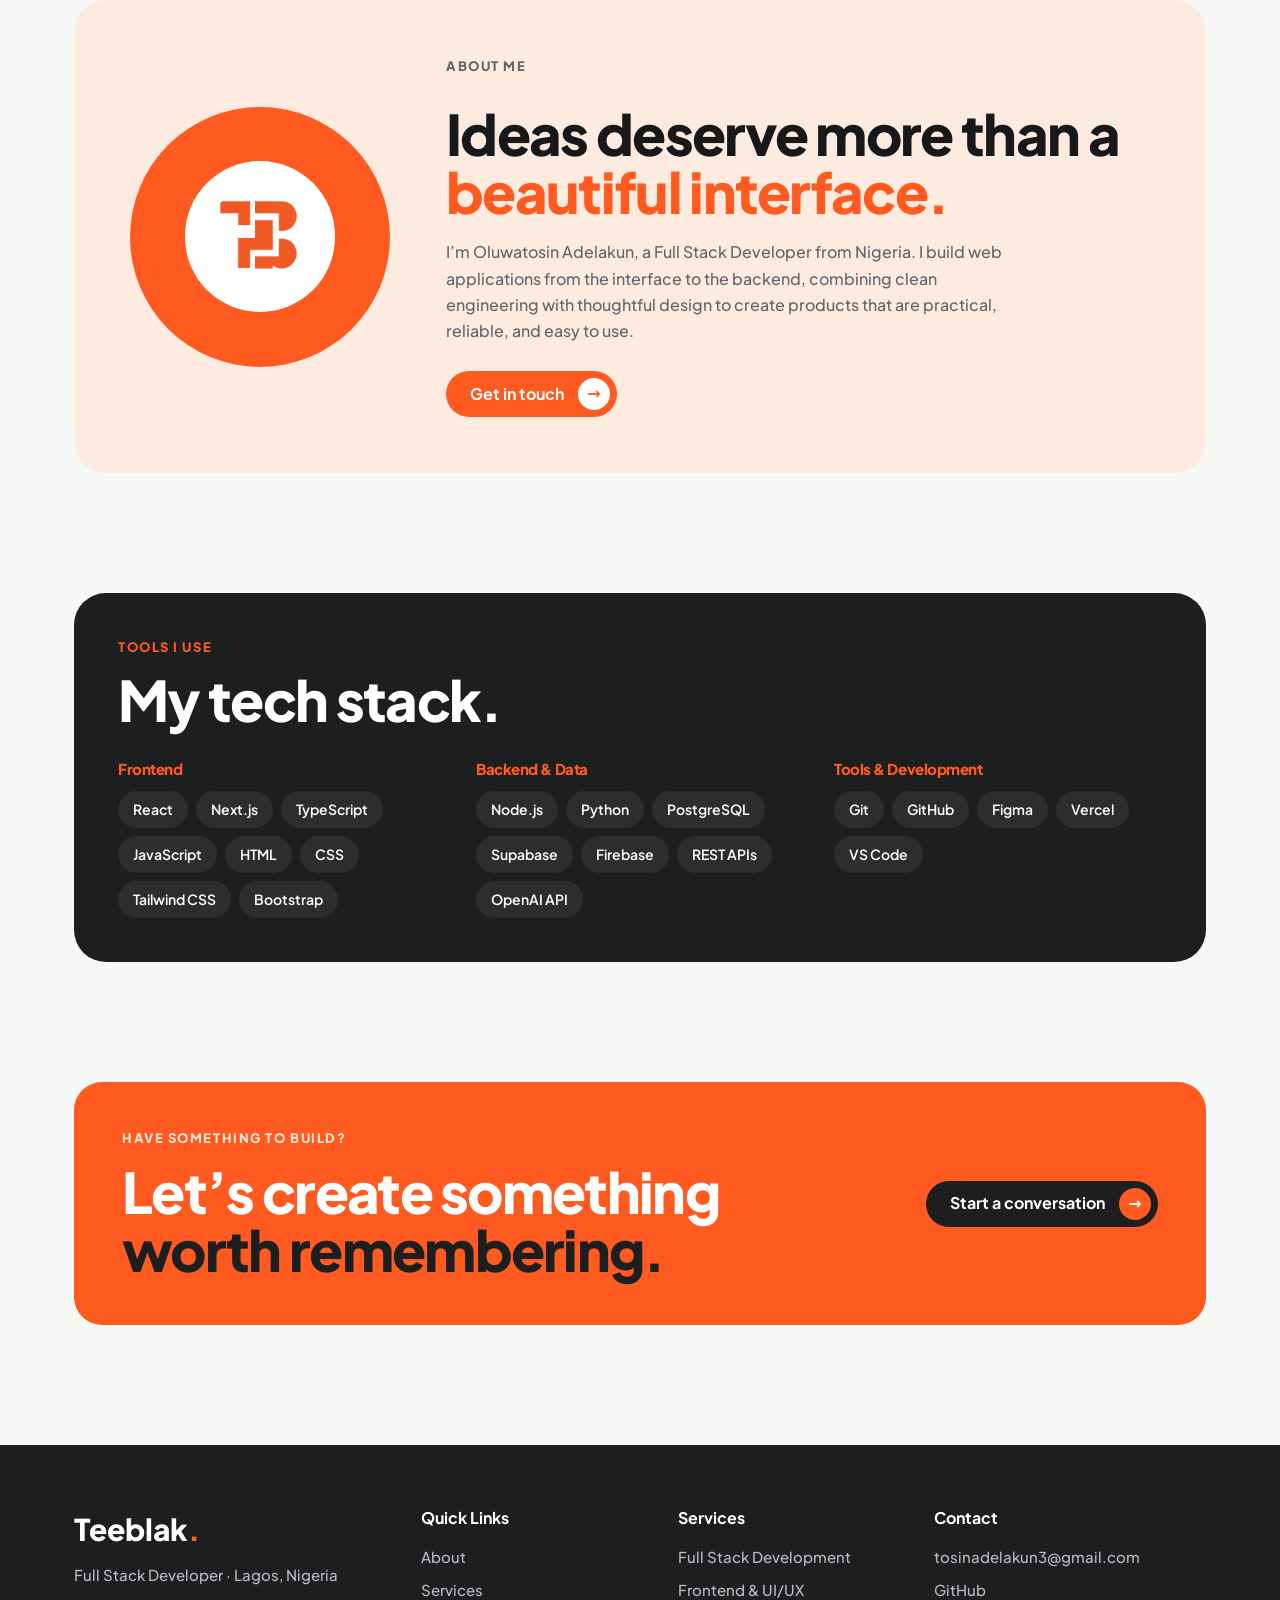
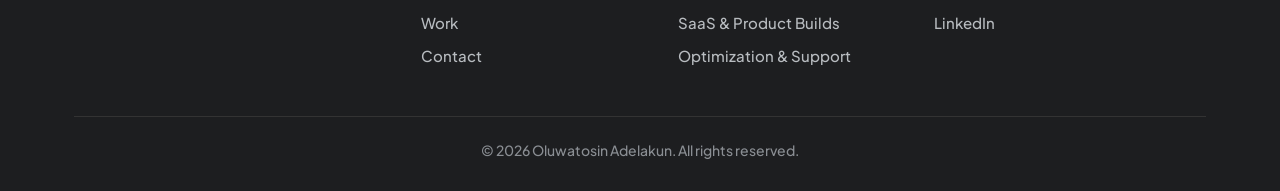
==== commit dc2fb50e: "Redesign portfolio: orange/charcoal theme" ====
--- a/index.html
+++ b/index.html
@@ -1,105 +1,10 @@
-<!doctype html>
-<html lang="en">
-<head>
-<meta charset="UTF-8" />
-<meta name="viewport" content="width=device-width, initial-scale=1.0" />
-<meta name="description" content="Oluwatosin Adelakun is a Full Stack Developer and UI/UX Designer in Lagos, Nigeria." />
-<meta name="theme-color" content="#2031ff" />
-<title>Oluwatosin Adelakun — Full Stack Developer</title>
-<link rel="preconnect" href="https://fonts.googleapis.com" />
-<link rel="preconnect" href="https://fonts.gstatic.com" crossorigin />
-<link href="https://fonts.googleapis.com/css2?family=Anton&family=Plus+Jakarta+Sans:wght@500;600;700;800&display=swap" rel="stylesheet" />
-<link rel="stylesheet" href="styles-v2.css" />
-</head>
-<body>
-<a class="skip-link" href="#main">Skip to content</a>
-<header class="site-header">
-  <a class="brand" href="#home" aria-label="Teeblak home"><img src="assets/brand-mark.png" alt="TB monogram" /><span>Teeblak.</span></a>
-  <button class="menu-button" aria-expanded="false" aria-controls="site-nav" aria-label="Open navigation menu"><span></span><span></span><span></span></button>
-  <nav id="site-nav" aria-label="Primary navigation"><a href="#work">Work</a><a href="#services">Services</a><a href="#about">About</a><a class="nav-cta" href="#contact">Let's talk</a></nav>
-</header>
-
-<main id="main">
-  <section class="hero" id="home">
-    <div class="wrap">
-      <div class="availability"><i></i> Available · Full Stack Developer · Lagos, Nigeria</div>
-      <h1 aria-label="Oluwatosin Adelakun"><span><b>Oluwatosin</b></span><span><b>Adelakun</b></span></h1>
-      <div class="hero-sub">
-        <div>
-          <p class="role">Scalable software built from idea to production.</p>
-          <p>I build modern full-stack web applications, connecting intuitive interfaces, reliable backends, databases, and APIs to turn ideas into scalable products.</p>
-          <a class="btn" href="#work">See what I've built <i aria-hidden="true">↓</i></a>
-        </div>
-        <div class="stats">
-          <div><strong data-n="5" data-plus="1">0</strong><small>Live projects</small></div>
-          <div><strong data-n="4">0</strong><small>Core services</small></div>
-        </div>
-      </div>
-    </div>
-    <div class="badge" aria-hidden="true"><svg viewBox="0 0 120 120"><defs><path id="c" d="M60 60m-46 0a46 46 0 1 1 92 0a46 46 0 1 1-92 0"/></defs><text font-size="11" font-weight="800" letter-spacing="2.4" fill="#0a0a0c"><textPath href="#c">AVAILABLE FOR WORK ✦ AVAILABLE FOR WORK ✦</textPath></text></svg>✦</div>
-  </section>
-
-  <div class="marq" aria-hidden="true"><div>
-    <span>Full Stack</span><span>✦</span><span>UI/UX Design</span><span>✦</span><span>Web Apps</span><span>✦</span><span>APIs</span><span>✦</span><span>SaaS</span><span>✦</span>
-    <span>Full Stack</span><span>✦</span><span>UI/UX Design</span><span>✦</span><span>Web Apps</span><span>✦</span><span>APIs</span><span>✦</span><span>SaaS</span><span>✦</span>
-  </div></div>
-
-  <section id="work" aria-labelledby="work-title">
-    <div class="wrap">
-      <div class="head rv"><h2 id="work-title">Built to solve real problems.</h2><div class="head-r"><p>From fintech platforms to learning tools, each project is built to turn complex ideas into practical digital experiences that work.</p><a class="btn" href="projects-v2.html">View all projects <i aria-hidden="true">→</i></a></div></div>
-      <div class="project-grid">
-        <a class="project rv" href="https://verifyng.vercel.app/" target="_blank" rel="noreferrer"><div class="shot"><img src="assets/projects/verifyng.png" alt="VerifyNG website homepage" loading="lazy" /></div><div class="glass"><div class="p-info"><div><h3>VerifyNG</h3><p>Virtual phone number marketplace for global OTP verification.</p></div><em aria-hidden="true">↗</em></div><ul class="tags"><li>Next.js</li><li>Supabase</li><li>5SIM API</li><li>Korapay</li></ul></div></a>
-        <a class="project rv" style="--d:.1s" href="https://eduboard-navy.vercel.app/" target="_blank" rel="noreferrer"><div class="shot"><img src="assets/projects/eduboard.png" alt="Eduboard website homepage" loading="lazy" /></div><div class="glass"><div class="p-info"><div><h3>Eduboard</h3><p>Interactive whiteboard for teaching, drawing, and learning.</p></div><em aria-hidden="true">↗</em></div><ul class="tags"><li>Next.js</li><li>Fabric.js</li><li>TypeScript</li></ul></div></a>
-        <a class="project rv" href="https://intern-scoreboard-eight.vercel.app/" target="_blank" rel="noreferrer"><div class="shot"><img src="assets/projects/intern-scoreboard.png" alt="Intern Scoreboard website homepage" loading="lazy" /></div><div class="glass"><div class="p-info"><div><h3>Intern Scoreboard</h3><p>A real-time leaderboard for managing and ranking student performance.</p></div><em aria-hidden="true">↗</em></div><ul class="tags"><li>React</li><li>JavaScript</li><li>Firebase</li></ul></div></a>
-        <a class="project rv" style="--d:.1s" href="https://scientific-calculator-with-voice-ov.vercel.app/" target="_blank" rel="noreferrer"><div class="shot"><img src="assets/projects/scientific-calculator-with-voice-ov.png" alt="Voice Calculator website homepage" loading="lazy" /></div><div class="glass"><div class="p-info"><div><h3>Voice Calculator</h3><p>Scientific calculator with voice input and spoken results.</p></div><em aria-hidden="true">↗</em></div><ul class="tags"><li>JavaScript</li><li>Speech Synthesis</li><li>Web Speech API</li></ul></div></a>
-      </div>
-      <!-- moved to section header in v2.1: <div class="more"><a class="btn" href="projects-v2.html">View all projects <i aria-hidden="true">→</i></a></div> -->
-    </div>
-  </section>
-
-  <section class="services" id="services" aria-labelledby="services-title">
-    <div class="wrap">
-      <div class="head rv"><h2 id="services-title">Designing and building the whole picture.</h2></div>
-      <div class="svc">
-        <article class="rv"><span class="ic">01</span><div><h3>Full Stack Development</h3><p>Scalable web applications, APIs, databases, and dependable integrations from idea to launch.</p></div></article>
-        <article class="rv" style="--d:.08s"><span class="ic">02</span><div><h3>Frontend &amp; UI/UX</h3><p>Responsive, accessible interfaces with purposeful visual systems and polished interactions.</p></div></article>
-        <article class="rv" style="--d:.16s"><span class="ic">03</span><div><h3>SaaS &amp; Product Builds</h3><p>Practical MVPs, dashboards, landing pages, and product experiences built for growth.</p></div></article>
-        <article class="rv" style="--d:.24s"><span class="ic">04</span><div><h3>Optimization &amp; Support</h3><p>Performance improvements, website maintenance, and support that keeps your product moving.</p></div></article>
-      </div>
-    </div>
-  </section>
-
-  <section class="about" id="about">
-    <div class="wrap about-card">
-      <div class="disk rv"><img src="assets/brand-mark.png" alt="" /></div>
-      <div class="rv" style="--d:.12s">
-        <h2>Ideas deserve more than a beautiful interface.</h2>
-        <p>I’m Oluwatosin Adelakun, a Full Stack Developer from Nigeria. I build web applications from the interface to the backend, combining clean engineering with thoughtful design to create products that are practical, reliable, and easy to use.</p>
-        <a class="btn" href="mailto:tosinadelakun3@gmail.com">Get in touch <i aria-hidden="true">↗</i></a>
-      </div>
-    </div>
-  </section>
-
-  <section class="stack" aria-labelledby="stack-title">
-    <div class="wrap">
-      <h2 id="stack-title" class="rv">My tech stack.</h2>
-      <div class="stack-bar rv">
-        <div><h3>Frontend</h3><div class="pills"><span>React</span><span>Next.js</span><span>TypeScript</span><span>JavaScript</span><span>HTML</span><span>CSS</span><span>Tailwind CSS</span><span>Bootstrap</span></div></div>
-        <div><h3>Backend &amp; Data</h3><div class="pills"><span>Node.js</span><span>Python</span><span>PostgreSQL</span><span>Supabase</span><span>Firebase</span><span>REST APIs</span><span>OpenAI API</span></div></div>
-        <div><h3>Tools &amp; Development</h3><div class="pills"><span>Git</span><span>GitHub</span><span>Figma</span><span>Vercel</span><span>VS Code</span></div></div>
-      </div>
-    </div>
-  </section>
-
-  <section class="contact" id="contact">
-    <div class="wrap rv">
-      <h2>Let’s create something <em>worth remembering.</em></h2>
-      <a class="btn" href="mailto:tosinadelakun3@gmail.com">Start a conversation <i aria-hidden="true">↗</i></a>
-      <div class="links"><a href="mailto:tosinadelakun3@gmail.com">tosinadelakun3@gmail.com</a><a href="https://github.com/Tosin-001" target="_blank" rel="noreferrer">GitHub</a><a href="https://www.linkedin.com/in/oluwatosin-adelakun-62b074242/" target="_blank" rel="noreferrer">LinkedIn</a></div>
-    </div>
-  </section>
-</main>
-<footer>© <span id="year"></span> Oluwatosin Adelakun</footer>
-<script src="script-v2.js"></script>
-</body>
-</html>
+<!doctype html><html lang="en"><head><meta charset="UTF-8"><meta name="viewport" content="width=device-width, initial-scale=1.0"><meta name="description" content="Oluwatosin Adelakun is a Full Stack Developer and UI/UX Designer in Lagos, Nigeria."><meta name="theme-color" content="#ff5a1f"><title>Oluwatosin Adelakun — Full Stack Developer</title><link rel="preconnect" href="https://fonts.googleapis.com"><link rel="preconnect" href="https://fonts.gstatic.com" crossorigin><link href="https://fonts.googleapis.com/css2?family=Plus+Jakarta+Sans:wght@500;600;700;800&display=swap" rel="stylesheet"><link rel="stylesheet" href="styles-v3.css"></head><body><a class="skip-link" href="#main">Skip to content</a><header class="site-header"><a class="brand pill" href="#home" aria-label="Teeblak home">Teeblak<i>.</i></a><button class="menu-button" aria-expanded="false" aria-controls="site-nav" aria-label="Open navigation menu"><span></span><span></span><span></span></button><nav id="site-nav" aria-label="Primary navigation"><div class="links pill"><a href="#home">Home</a><a href="#about">About</a><a href="#services">Services</a><a href="#work">Work</a><a href="#contact">Contact</a></div><a class="nav-cta pill" href="#contact">Let’s Talk <i class="go" aria-hidden="true">→</i></a></nav></header><main id="main">
+<section class="hero" id="home"><div class="wrap hero-grid"><div><div class="tag"><i></i> Available · Lagos, Nigeria</div><p class="who">Oluwatosin Adelakun — Full Stack Developer</p><h1>Scalable software built <em>from idea to production.</em></h1><p class="lead">I build modern full-stack web applications, connecting intuitive interfaces, reliable backends, databases, and APIs to turn ideas into scalable products.</p><div class="btns"><a class="btn" href="#work">See what I’ve built <i class="go" aria-hidden="true">→</i></a><a class="ghost" href="mailto:tosinadelakun3@gmail.com">Get in touch <span aria-hidden="true">→</span></a></div></div>
+<div class="art"><div class="disc"><img src="assets/brand-mark.png" alt="TB monogram"></div><div class="badge"><b>5</b><small>Live projects</small></div></div></div></section>
+<section id="services" aria-labelledby="st"><div class="wrap"><div class="panel"><p class="eyebrow">What I do</p><h2 id="st">Designing and building the <em>whole picture.</em></h2><div class="svc"><article class="rv" style="--d:0.0s"><span class="num">01</span><h3>Full Stack Development</h3><p>Scalable web applications, APIs, databases, and dependable integrations from idea to launch.</p><a class="go" href="#contact" aria-label="Get in touch">→</a></article><article class="rv" style="--d:0.08s"><span class="num">02</span><h3>Frontend &amp; UI/UX</h3><p>Responsive, accessible interfaces with purposeful visual systems and polished interactions.</p><a class="go" href="#contact" aria-label="Get in touch">→</a></article><article class="rv" style="--d:0.16s"><span class="num">03</span><h3>SaaS &amp; Product Builds</h3><p>Practical MVPs, dashboards, landing pages, and product experiences built for growth.</p><a class="go" href="#contact" aria-label="Get in touch">→</a></article><article class="rv" style="--d:0.24s"><span class="num">04</span><h3>Optimization &amp; Support</h3><p>Performance improvements, website maintenance, and support that keeps your product moving.</p><a class="go" href="#contact" aria-label="Get in touch">→</a></article></div></div></div></section>
+<section id="work" aria-labelledby="wt"><div class="wrap"><div class="head rv"><p class="eyebrow">Selected work</p><h2 id="wt">Built to solve <em>real problems.</em></h2><p>From fintech platforms to learning tools, each project is built to turn complex ideas into practical digital experiences that work.</p></div><div class="grid2"><a class="card rv" style="--d:0.0s" href="https://verifyng.vercel.app/" target="_blank" rel="noreferrer"><div class="shot"><img src="assets/projects/verifyng.png" alt="VerifyNG website homepage" loading="lazy"></div><div class="cb"><div><p class="cat">Next.js · Supabase · 5SIM API · Korapay</p><h3>VerifyNG</h3><p>Virtual phone number marketplace for global OTP verification.</p></div><i class="go" aria-hidden="true">→</i></div></a><a class="card rv" style="--d:0.1s" href="https://eduboard-navy.vercel.app/" target="_blank" rel="noreferrer"><div class="shot"><img src="assets/projects/eduboard.png" alt="Eduboard website homepage" loading="lazy"></div><div class="cb"><div><p class="cat">Next.js · Fabric.js · TypeScript</p><h3>Eduboard</h3><p>Interactive whiteboard for teaching, drawing, and learning.</p></div><i class="go" aria-hidden="true">→</i></div></a><a class="card rv" style="--d:0.0s" href="https://intern-scoreboard-eight.vercel.app/" target="_blank" rel="noreferrer"><div class="shot"><img src="assets/projects/intern-scoreboard.png" alt="Intern Scoreboard website homepage" loading="lazy"></div><div class="cb"><div><p class="cat">React · JavaScript · Firebase</p><h3>Intern Scoreboard</h3><p>A real-time leaderboard for managing and ranking student performance.</p></div><i class="go" aria-hidden="true">→</i></div></a><a class="card rv" style="--d:0.1s" href="https://scientific-calculator-with-voice-ov.vercel.app/" target="_blank" rel="noreferrer"><div class="shot"><img src="assets/projects/scientific-calculator-with-voice-ov.png" alt="Voice Calculator website homepage" loading="lazy"></div><div class="cb"><div><p class="cat">JavaScript · Speech Synthesis · Web Speech API</p><h3>Voice Calculator</h3><p>Scientific calculator with voice input and spoken results.</p></div><i class="go" aria-hidden="true">→</i></div></a></div><div class="more"><a class="btn" href="projects.html">View all projects <i class="go" aria-hidden="true">→</i></a></div></div></section>
+<section><div class="wrap"><div class="stats rv"><div><strong data-n="5">0</strong><small>Live projects</small></div><div><strong data-n="4">0</strong><small>Core services</small></div><div><strong data-n="20">0</strong><small>Tools in my stack</small></div></div></div></section>
+<section id="about"><div class="wrap"><div class="about rv"><div class="disc"><img src="assets/brand-mark.png" alt=""></div><div><p class="eyebrow">About me</p><h2>Ideas deserve more than a <em>beautiful interface.</em></h2><p>I’m Oluwatosin Adelakun, a Full Stack Developer from Nigeria. I build web applications from the interface to the backend, combining clean engineering with thoughtful design to create products that are practical, reliable, and easy to use.</p><a class="btn" href="mailto:tosinadelakun3@gmail.com">Get in touch <i class="go" aria-hidden="true">→</i></a></div></div></div></section>
+<section aria-labelledby="kt"><div class="wrap"><div class="panel rv"><p class="eyebrow">Tools I use</p><h2 id="kt">My tech stack.</h2><div class="stack"><div><h3>Frontend</h3><div class="pills"><span>React</span><span>Next.js</span><span>TypeScript</span><span>JavaScript</span><span>HTML</span><span>CSS</span><span>Tailwind CSS</span><span>Bootstrap</span></div></div><div><h3>Backend &amp; Data</h3><div class="pills"><span>Node.js</span><span>Python</span><span>PostgreSQL</span><span>Supabase</span><span>Firebase</span><span>REST APIs</span><span>OpenAI API</span></div></div><div><h3>Tools &amp; Development</h3><div class="pills"><span>Git</span><span>GitHub</span><span>Figma</span><span>Vercel</span><span>VS Code</span></div></div></div></div></div></section>
+<section id="contact"><div class="wrap"><div class="cta rv"><div><p class="eyebrow">Have something to build?</p><h2>Let’s create something <em>worth remembering.</em></h2></div><a class="btn" href="mailto:tosinadelakun3@gmail.com">Start a conversation <i class="go" aria-hidden="true">→</i></a></div></div></section>
+</main><footer><div class="wrap"><div class="fgrid"><div><div class="logo">Teeblak<i>.</i></div><p>Full Stack Developer · Lagos, Nigeria</p></div><div><h4>Quick Links</h4><a href="#about">About</a><a href="#services">Services</a><a href="#work">Work</a><a href="#contact">Contact</a></div><div><h4>Services</h4><a href="#services">Full Stack Development</a><a href="#services">Frontend &amp; UI/UX</a><a href="#services">SaaS &amp; Product Builds</a><a href="#services">Optimization &amp; Support</a></div><div><h4>Contact</h4><a href="mailto:tosinadelakun3@gmail.com">tosinadelakun3@gmail.com</a><a href="https://github.com/Tosin-001" target="_blank" rel="noreferrer">GitHub</a><a href="https://www.linkedin.com/in/oluwatosin-adelakun-62b074242/" target="_blank" rel="noreferrer">LinkedIn</a></div></div><p class="copy">© <span id="year"></span> Oluwatosin Adelakun. All rights reserved.</p></div></footer><script src="script-v2.js"></script></body></html>
--- a/styles-v3.css
+++ b/styles-v3.css
@@ -0,0 +1,106 @@
+:root{--o:#ff5a1f;--d:#1d1e20;--d2:#2b2d2f;--bg:#f6f8f6;--pe:#fdebe0;--ink:#17181a;--mut:#62666b}
+*{box-sizing:border-box;margin:0;padding:0}
+html{scroll-behavior:smooth;overflow-x:hidden;-webkit-text-size-adjust:100%}
+body{font:500 16px/1.65 'Plus Jakarta Sans',sans-serif;background:var(--bg);color:var(--ink);overflow-x:hidden;max-width:100%}
+a{color:inherit;text-decoration:none}img{max-width:100%;display:block}
+:focus-visible{outline:3px solid var(--o);outline-offset:3px}
+.skip-link{position:absolute;left:-999px;top:8px;background:var(--o);color:#fff;padding:8px 14px;border-radius:8px;z-index:99}.skip-link:focus{left:8px}
+.wrap{max-width:1180px;margin:auto;padding:0 24px}
+section{padding:60px 0}
+h1,h2,h3{font-weight:800;letter-spacing:-.03em;line-height:1.05}
+h2{font-size:clamp(32px,5vw,56px)}
+em{font-style:normal;color:var(--o)}
+.eyebrow{color:var(--o);font-weight:800;font-size:13px;letter-spacing:.12em;text-transform:uppercase;margin-bottom:12px}
+.pill{background:var(--d);color:#fff;border-radius:999px}
+.go{display:grid;place-items:center;width:32px;height:32px;flex:none;border-radius:50%;background:var(--o);color:#fff;font:700 16px system-ui,-apple-system,"Segoe UI Symbol",sans-serif;font-style:normal;transition:transform .3s}
+a:hover .go{transform:rotate(-45deg)}
+/* header */
+.site-header{position:fixed;top:14px;left:50%;transform:translateX(-50%);width:min(1180px,calc(100% - 28px));display:flex;justify-content:space-between;align-items:center;gap:10px;z-index:50}
+.brand{padding:10px 22px;font-weight:800;font-size:20px}.brand i{color:var(--o);font-style:normal}
+nav{display:flex;gap:10px;align-items:center}
+.links{display:flex;gap:2px;padding:6px}
+.links a{padding:9px 16px;border-radius:999px;font-size:14px;font-weight:600;color:#e6e6e6;transition:.2s}
+.links a:hover{background:var(--o);color:#fff}
+.nav-cta{display:flex;align-items:center;gap:12px;padding:6px 6px 6px 22px;font-weight:700;font-size:15px}
+.menu-button{display:none;width:46px;height:46px;border-radius:50%;background:var(--d);border:0;cursor:pointer}
+.menu-button span{display:block;width:20px;height:2px;background:#fff;margin:4px auto;transition:.25s}
+/* hero */
+.hero{padding:140px 0 50px}
+.hero-grid{display:grid;grid-template-columns:1.15fr .85fr;gap:30px;align-items:center}
+.tag{display:inline-flex;align-items:center;gap:9px;border:1.5px solid var(--ink);border-radius:999px;padding:6px 16px;font-size:12px;font-weight:700;text-transform:uppercase;letter-spacing:.06em;margin-bottom:22px}
+.tag i{width:9px;height:9px;border-radius:50%;background:var(--o);animation:pulse 1.8s infinite}
+.who{font-weight:800;color:var(--mut);margin-bottom:10px}
+.hero h1{font-size:clamp(40px,7vw,84px);animation:up .9s cubic-bezier(.2,.8,.2,1) both}
+.lead{max-width:520px;color:var(--mut);margin:22px 0 30px;animation:up .9s .15s cubic-bezier(.2,.8,.2,1) both}
+.btns{display:flex;align-items:center;gap:24px;flex-wrap:wrap;animation:up .9s .3s cubic-bezier(.2,.8,.2,1) both}
+.btn{display:inline-flex;align-items:center;gap:14px;background:var(--o);color:#fff;font-weight:700;padding:7px 7px 7px 24px;border-radius:999px;transition:background .25s}
+.btn .go{background:#fff;color:var(--o)}.btn:hover{background:var(--d)}
+.ghost{font-weight:700;display:inline-flex;gap:8px;align-items:center}.ghost:hover{color:var(--o)}
+.art{position:relative;aspect-ratio:1;max-width:420px;margin-left:auto;width:100%}
+.disc{position:absolute;inset:4% 0 0 6%;border-radius:50%;background:var(--o);display:grid;place-items:center}
+.disc img{width:58%;aspect-ratio:1;object-fit:contain;background:#fff;padding:9%;border-radius:50%}
+.badge{position:absolute;left:-2%;bottom:12%;background:#fff;border-radius:18px;padding:12px 20px;box-shadow:0 14px 40px rgba(0,0,0,.14);animation:float 4s ease-in-out infinite}
+.badge b{display:block;font-size:30px;line-height:1}.badge small{font-size:12px;color:var(--mut);font-weight:600}
+/* panels */
+.panel{background:var(--d);color:#fff;border-radius:32px;padding:44px}
+.panel h2{margin-bottom:32px;max-width:640px}
+.svc{display:grid;grid-template-columns:repeat(4,1fr);gap:16px}
+.svc article{background:var(--d2);border-radius:22px;padding:24px;min-height:290px;display:flex;flex-direction:column;transition:transform .3s}
+.svc article:hover{transform:translateY(-6px)}
+.num{width:44px;height:44px;border-radius:12px;background:var(--o);display:grid;place-items:center;font-weight:800}
+.svc h3{font-size:21px;margin:22px 0 10px}.svc p{color:#b8bcc0;font-size:14.5px}
+.svc .go{background:#fff;color:var(--o);align-self:flex-end;margin-top:auto;width:36px;height:36px}
+/* projects */
+.head{margin-bottom:36px}.head p{color:var(--mut);max-width:560px;margin-top:14px}
+.grid2{display:grid;grid-template-columns:repeat(2,1fr);gap:22px}
+.card{background:var(--d);color:#fff;border-radius:26px;padding:12px;display:flex;flex-direction:column;transition:transform .3s,box-shadow .3s}
+.card:hover{transform:translateY(-8px);box-shadow:0 26px 50px rgba(255,90,31,.25)}
+.shot{aspect-ratio:16/10;border-radius:16px;overflow:hidden;background:#e9ecea}
+.shot img{width:100%;height:100%;object-fit:cover;object-position:top center;transition:transform .7s cubic-bezier(.2,.8,.2,1)}
+.card:hover .shot img{transform:scale(1.05)}
+.cb{display:flex;justify-content:space-between;gap:14px;align-items:flex-end;padding:18px 8px 8px}
+.cat{color:var(--o);font-size:12px;font-weight:800;text-transform:uppercase;letter-spacing:.08em;margin-bottom:6px}
+.cb h3{font-size:24px}.cb p:last-child{color:#b8bcc0;font-size:14.5px;margin-top:6px}.cb .go{width:42px;height:42px}
+.more{text-align:center;margin-top:44px}
+.stats{background:var(--pe);border-radius:22px;display:grid;grid-template-columns:repeat(3,1fr);padding:26px 10px;text-align:center}
+.stats div+div{border-left:1px solid #f0cdb8}
+.stats strong{display:block;font-size:clamp(30px,4vw,44px);font-weight:800;line-height:1.1}.stats small{font-weight:600;color:var(--mut)}
+/* about + stack + cta */
+.about{display:grid;grid-template-columns:auto 1fr;gap:56px;align-items:center;background:var(--pe);border-radius:32px;padding:56px}
+.about .disc{position:relative;inset:auto;width:260px;height:260px}
+.about h2{margin-bottom:18px}.about p{color:var(--mut);max-width:560px;margin-bottom:26px}
+.stack{display:grid;grid-template-columns:repeat(3,1fr);gap:30px}
+.stack h3{color:var(--o);font-size:15px;margin-bottom:14px}
+.pills{display:flex;flex-wrap:wrap;gap:8px}.pills span{background:var(--d2);border-radius:999px;padding:7px 15px;font-size:14px;font-weight:600}
+.cta{background:var(--o);color:#fff;border-radius:28px;padding:46px 48px;display:flex;justify-content:space-between;align-items:center;gap:28px;flex-wrap:wrap}
+.cta .eyebrow{color:#fff;opacity:.85}.cta h2{max-width:640px}.cta em{color:var(--d)}
+.cta .btn{background:var(--d)}.cta .btn .go{background:var(--o);color:#fff}.cta .btn:hover{background:#fff;color:var(--d)}
+.page-head{padding-top:150px;padding-bottom:20px}.page-head h1{font-size:clamp(40px,8vw,96px)}
+footer{background:var(--d);color:#fff;padding:60px 0 28px;margin-top:60px}
+.fgrid{display:grid;grid-template-columns:1.4fr 1fr 1fr 1.2fr;gap:30px}
+footer h4{margin-bottom:14px}footer .logo{font-size:30px;font-weight:800}footer .logo i{color:var(--o);font-style:normal}
+footer a{display:block;color:#b8bcc0;margin-bottom:8px;font-size:15px;overflow-wrap:anywhere}footer a:hover{color:var(--o)}footer p{color:#b8bcc0;font-size:15px;margin-top:8px}
+.copy{text-align:center;color:#8a8e93;font-size:14px;margin-top:40px;border-top:1px solid #333;padding-top:22px}
+/* motion */
+.rv{opacity:0;transform:translateY(30px);transition:opacity .8s,transform .8s cubic-bezier(.2,.8,.2,1);transition-delay:var(--d,0s)}.rv.in{opacity:1;transform:none}
+@keyframes up{from{opacity:0;transform:translateY(28px)}}
+@keyframes float{50%{transform:translateY(-10px)}}
+@keyframes pulse{50%{box-shadow:0 0 0 7px #ff5a1f33}}
+@media(hover:none){a:hover .go{transform:none}.card:hover,.svc article:hover{transform:none}.card:hover .shot img{transform:none}}
+@media(max-width:980px){.svc{grid-template-columns:repeat(2,1fr)}.hero-grid{grid-template-columns:1fr}.art{margin:30px auto 0;max-width:340px}.about{grid-template-columns:1fr;text-align:center;justify-items:center;padding:40px 26px}.stack{grid-template-columns:1fr}.fgrid{grid-template-columns:1fr 1fr}}
+@media(max-width:760px){
+.menu-button{display:block}
+nav{position:absolute;top:60px;left:0;right:0;flex-direction:column;align-items:stretch;background:var(--d);border-radius:26px;padding:12px;opacity:0;visibility:hidden;transform:translateY(-14px) scale(.97);transform-origin:top right;pointer-events:none;transition:opacity .3s,transform .35s cubic-bezier(.2,.8,.2,1),visibility 0s linear .35s}
+nav.open{opacity:1;visibility:visible;transform:none;pointer-events:auto;transition:opacity .3s,transform .35s cubic-bezier(.2,.8,.2,1),visibility 0s}
+.links{flex-direction:column;background:none;padding:0}.links a{text-align:center;padding:13px;opacity:0;transform:translateY(-8px);transition:opacity .3s,transform .35s,background .2s}
+nav.open .links a{opacity:1;transform:none}
+nav.open .links a:nth-child(1){transition-delay:.06s}nav.open .links a:nth-child(2){transition-delay:.11s}nav.open .links a:nth-child(3){transition-delay:.16s}nav.open .links a:nth-child(4){transition-delay:.21s}nav.open .links a:nth-child(5){transition-delay:.26s}
+.nav-cta{background:var(--o);justify-content:center;padding:12px 16px}.nav-cta .go{background:#fff;color:var(--o)}
+.menu-button[aria-expanded="true"] span:nth-child(1){transform:translateY(6px) rotate(45deg)}
+.menu-button[aria-expanded="true"] span:nth-child(2){opacity:0}
+.menu-button[aria-expanded="true"] span:nth-child(3){transform:translateY(-6px) rotate(-45deg)}
+.wrap{padding:0 18px}.site-header{width:calc(100% - 20px);top:10px}.hero{padding-top:110px}
+.grid2,.svc{grid-template-columns:1fr}.svc article{min-height:0}.panel{padding:28px 20px;border-radius:26px}
+.cta{padding:34px 24px}.about{padding:34px 22px}.about .disc{width:200px;height:200px}.fgrid{grid-template-columns:1fr}.stats strong{font-size:28px}
+}
+@media(prefers-reduced-motion:reduce){*,*::before,*::after{animation:none!important;transition:none!important}.rv{opacity:1;transform:none}}
